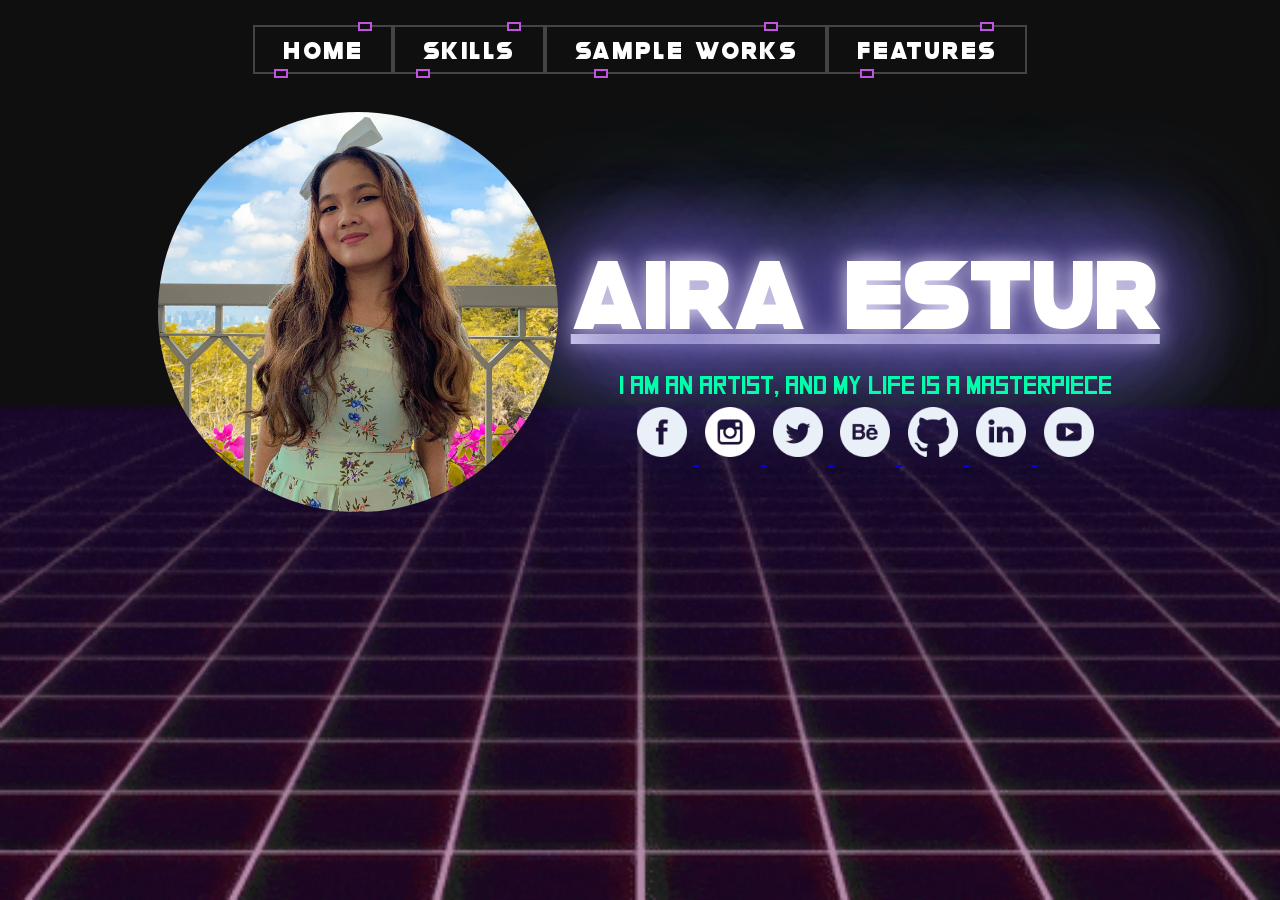
==== index.html @ 771a45ec "-initial commit" ====
<!DOCTYPE html>
<html lang="en">
<head>
    <link rel="stylesheet" type="text/css" href = "CSS/style.css">
    <link rel="icon" type="image/x-icon" href="media/icon.ico" >
    <meta charset="UTF-8">
    <meta http-equiv="X-UA-Compatible" content="IE=edge">
    <meta name="viewport" content="width=device-width, initial-scale=1.0">
    <title>Aira Estur</title>
    <body style="background: url('media/bg.gif') no-repeat center/cover fixed"></body>

</head>

<body>
    <div class="container_navbar"> 
        <a id = button href="index.html" style="--clr:#C252E1"><span> Home </span><i></i></a>
        <a id = button href="HTML/skills.html" style="--clr:#C252E1"><span> Skills </span><i></i></a>
        <a id = button href="HTML/samples.html" style="--clr:#C252E1"><span> Sample Works </span><i></i></a>
        <a id = button href="HTML/features.html" style="--clr:#C252E1"><span> Features </span><i></i></a>
    </div>

    <div class="container_home">
        <div class="container_profile">
        <img id= "profile" src="media/profile1.jpg">
        <span id="shadow"> </span>
        </div>
            
        <div class="container_subprofile">
        <p id= "title"> <u> Aira Estur </u> </p>
        <p id="subtitle"> I am an artist, and my life is a masterpiece <br>
        <a href="https://www.facebook.com/aira.estur/" target="_blank" > <img id= "socials" src="media/icons/facebook.png"> </a>
        <a href="https://www.instagram.com/airacaughton4k/" target="_blank" > <img id= "socials" src="media/icons/instagram.png"> </a>
        <a href="https://twitter.com/airacaughton4k" target="_blank" > <img id= "socials" src="media/icons/twitter.png"> </a>
        <a href="https://www.behance.net/airaestur" target="_blank" > <img id= "socials" src="media/icons/behance.png"> </a>
        <a href="https://github.com/aira-E" target="_blank" > <img id= "socials" src="media/icons/github.png"> </a>
        <a href="https://www.linkedin.com" target="_blank" > <img id= "socials" src="media/icons/linkedin.png"> </a>
        <a href="https://www.youtube.com/channel/UCoz7H25-gsQgh0AaolDmSew" target="_blank" > <img id= "socials" src="media/icons/youtube.png"> </a> </p>
        </div>
    </div>
    
</body>
</html>
---- CSS/style.css ----
@font-face 
{
    font-family:headings;
    src: url(../media/fonts/SpaceQuest.otf);
}

@font-face 
{
    font-family: subheadings;
    src: url(../media/fonts/Square.ttf);
}

@font-face {
    font-family: body;
    src: url(../media/fonts/Nunito-VariableFont_wght.ttf);
}

/* ===================== NAVIGATION BAR ===================== */
.container_navbar
{
    margin-top: 2%;
    display: flex;
    align-items: center;
    justify-content: center;
}

#button 
{
    position: relative;
    background: #444;
    color: #fff;
    text-decoration: none;
    text-transform: uppercase;
    font-size: 1.5em;
    font-family: headings;
    letter-spacing: 0.1em;
    padding: 10px 30px;
    transition: 0.5s;
}

#button:hover
{
    letter-spacing: 0.25em;
    background: var(--clr);
    color: var(--clr);
    box-shadow: 0 0 35px var(--clr);
}

#button::before
{
    content: '';
    position: absolute;
    inset: 2px;
    background: #100f10;
}

#button span
{
    position: relative;
    z-index: 1;
}

#button i
{
    position: absolute;
    inset: 0;
    display: block;
}

#button i::before
{
    content: '';
    position: absolute;
    top: -3.5px;
    left: 80%;
    width: 10px;
    height: 5px;
    border: 2px solid var(--clr);
    background: #100f10;
    transform: translateX(-50%);
    transition: 0.5s;
}

#button:hover i::before
{
   width: 20px; 
   left: 20%;
}

#button i::after
{
    content: '';
    position: absolute;
    bottom: -3.5px;
    left: 20%;
    width: 10px;
    height: 5px;
    border: 2px solid var(--clr);
    background: #100f10;
    transform: translateX(-50%);
    transition: 0.5s;
}

#button:hover i::after
{
   width: 20px; 
   left: 80%;
}

/* ===================== HOME DESIGN ===================== */
.container_home
{
    display: flex;
    align-items: center;
    justify-content: center;
}

.container_profile
{
    position: relative;
    transform: translateY(-50%,-50%);
    display: grid;
    align-items: left;
    justify-content: left;
    margin: 2%;
}

#profile
{
    width: 400px;
    margin: 3%;
    border-radius: 50%;
    animation: float 3s ease-in-out infinite;
}

#shadow
{   
    position: absolute;
    height: 25px;
    top: 120%;
    left: 50%;
    transform: translate(-50%,-50%);
    background-color: rgba(0, 0, 0, 0.7);
    border-radius: 50%;
    filter: blur(3px);
    animation: shrink 3s ease-in-out infinite;
}

@keyframes float
{ 50%{transform: translateY(40px);} }

@keyframes shrink
{
    0% {width: 50%;}
    50% {width: 30%;}
    100%{width: 50%;}
}

.container_subprofile
{
    display: grid;
    align-items: right;
    justify-content: right;
}

#title
{
    font-family: headings;
    font-size: 100px;
    color: #fff;
    text-align: center;
    text-shadow:
    0 0 21px #e0d9f6,
    0 0 82px #2A2356,
    0 0 92px #586ae2,
    0 0 102px #c252e1,
    0 0 151px #6ecbf5;
    margin-bottom: 0%;
}

#subtitle
{
    font-family: subheadings;
    font-size: 25px;
    color:#0fa;
    text-align: center;
}

#socials
{
    width: 50px;
    height: 50px;
    margin: 1%;
    transition: color 0.2s;
}

.Middle
{
    font-size: 20px;
    text-align: center;
    color: #fff;
}
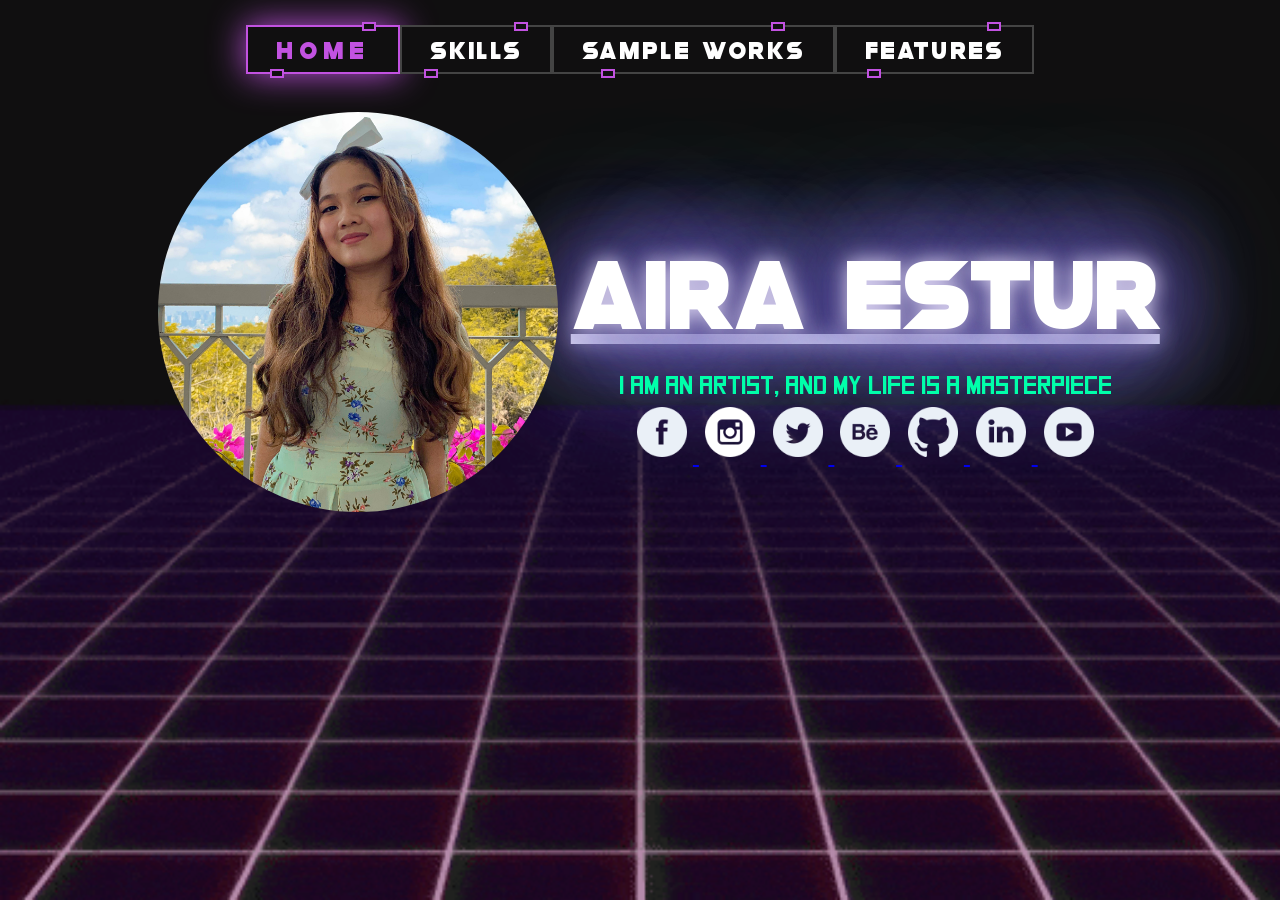
==== commit 9d80b0e7: "- commit" ====
--- a/index.html
+++ b/index.html
@@ -13,10 +13,10 @@
 
 <body>
     <div class="container_navbar"> 
-        <a id = button href="index.html" style="--clr:#C252E1"><span> Home </span><i></i></a>
-        <a id = button href="HTML/skills.html" style="--clr:#C252E1"><span> Skills </span><i></i></a>
-        <a id = button href="HTML/samples.html" style="--clr:#C252E1"><span> Sample Works </span><i></i></a>
-        <a id = button href="HTML/features.html" style="--clr:#C252E1"><span> Features </span><i></i></a>
+        <a id="indicator_home" class = "button" href="index.html" style="--clr:#C252E1"><span> Home </span><i></i></a>
+        <a class = "button" href="HTML/skills.html" style="--clr:#C252E1"><span> Skills </span><i></i></a>
+        <a class = "button" href="HTML/samples.html" style="--clr:#C252E1"><span> Sample Works </span><i></i></a>
+        <a class = "button" href="HTML/features.html" style="--clr:#C252E1"><span> Features </span><i></i></a>
     </div>
 
     <div class="container_home">
--- a/CSS/style.css
+++ b/CSS/style.css
@@ -24,7 +24,7 @@
     justify-content: center;
 }
 
-#button 
+.button 
 {
     position: relative;
     background: #444;
@@ -38,7 +38,7 @@
     transition: 0.5s;
 }
 
-#button:hover
+.button:hover
 {
     letter-spacing: 0.25em;
     background: var(--clr);
@@ -46,7 +46,7 @@
     box-shadow: 0 0 35px var(--clr);
 }
 
-#button::before
+.button::before
 {
     content: '';
     position: absolute;
@@ -54,20 +54,20 @@
     background: #100f10;
 }
 
-#button span
+.button span
 {
     position: relative;
     z-index: 1;
 }
 
-#button i
+.button i
 {
     position: absolute;
     inset: 0;
     display: block;
 }
 
-#button i::before
+.button i::before
 {
     content: '';
     position: absolute;
@@ -81,13 +81,13 @@
     transition: 0.5s;
 }
 
-#button:hover i::before
+.button:hover i::before
 {
    width: 20px; 
    left: 20%;
 }
 
-#button i::after
+.button i::after
 {
     content: '';
     position: absolute;
@@ -101,10 +101,18 @@
     transition: 0.5s;
 }
 
-#button:hover i::after
+.button:hover i::after
 {
    width: 20px; 
    left: 80%;
+}
+
+#indicator_home
+{
+    letter-spacing: 0.25em;
+    background: var(--clr);
+    color: var(--clr);
+    box-shadow: 0 0 35px var(--clr);
 }
 
 /* ===================== HOME DESIGN ===================== */
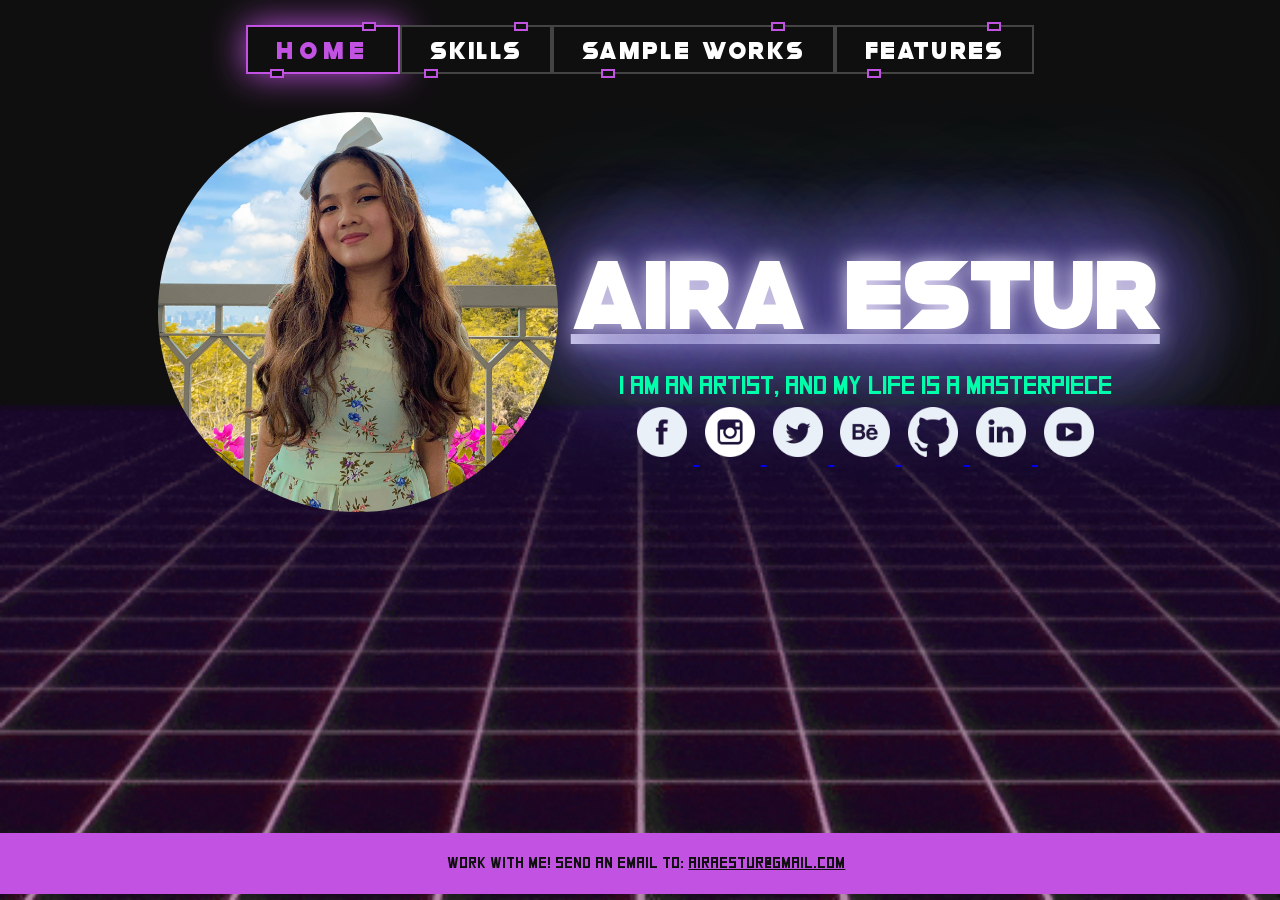
==== commit bcf047cf: "- modified" ====
--- a/index.html
+++ b/index.html
@@ -37,6 +37,8 @@
         <a href="https://www.youtube.com/channel/UCoz7H25-gsQgh0AaolDmSew" target="_blank" > <img id= "socials" src="media/icons/youtube.png"> </a> </p>
         </div>
     </div>
+
+    <footer> <p> Work with me! Send an email to: <u> airaestur@gmail.com </u> </p> </footer>
     
 </body>
 </html>
--- a/CSS/style.css
+++ b/CSS/style.css
@@ -208,3 +208,18 @@
     text-align: center;
     color: #fff;
 }
+
+footer
+{
+    background-color: #c252e1;
+    text-align: center;
+    color: #100f10;
+    font-family: subheadings;
+    font-size: 15px;
+    padding: .5%;
+    position: fixed;
+    width: 100%;
+    bottom: 0;
+    left: 0%;
+    margin-bottom: 0.5%;
+}
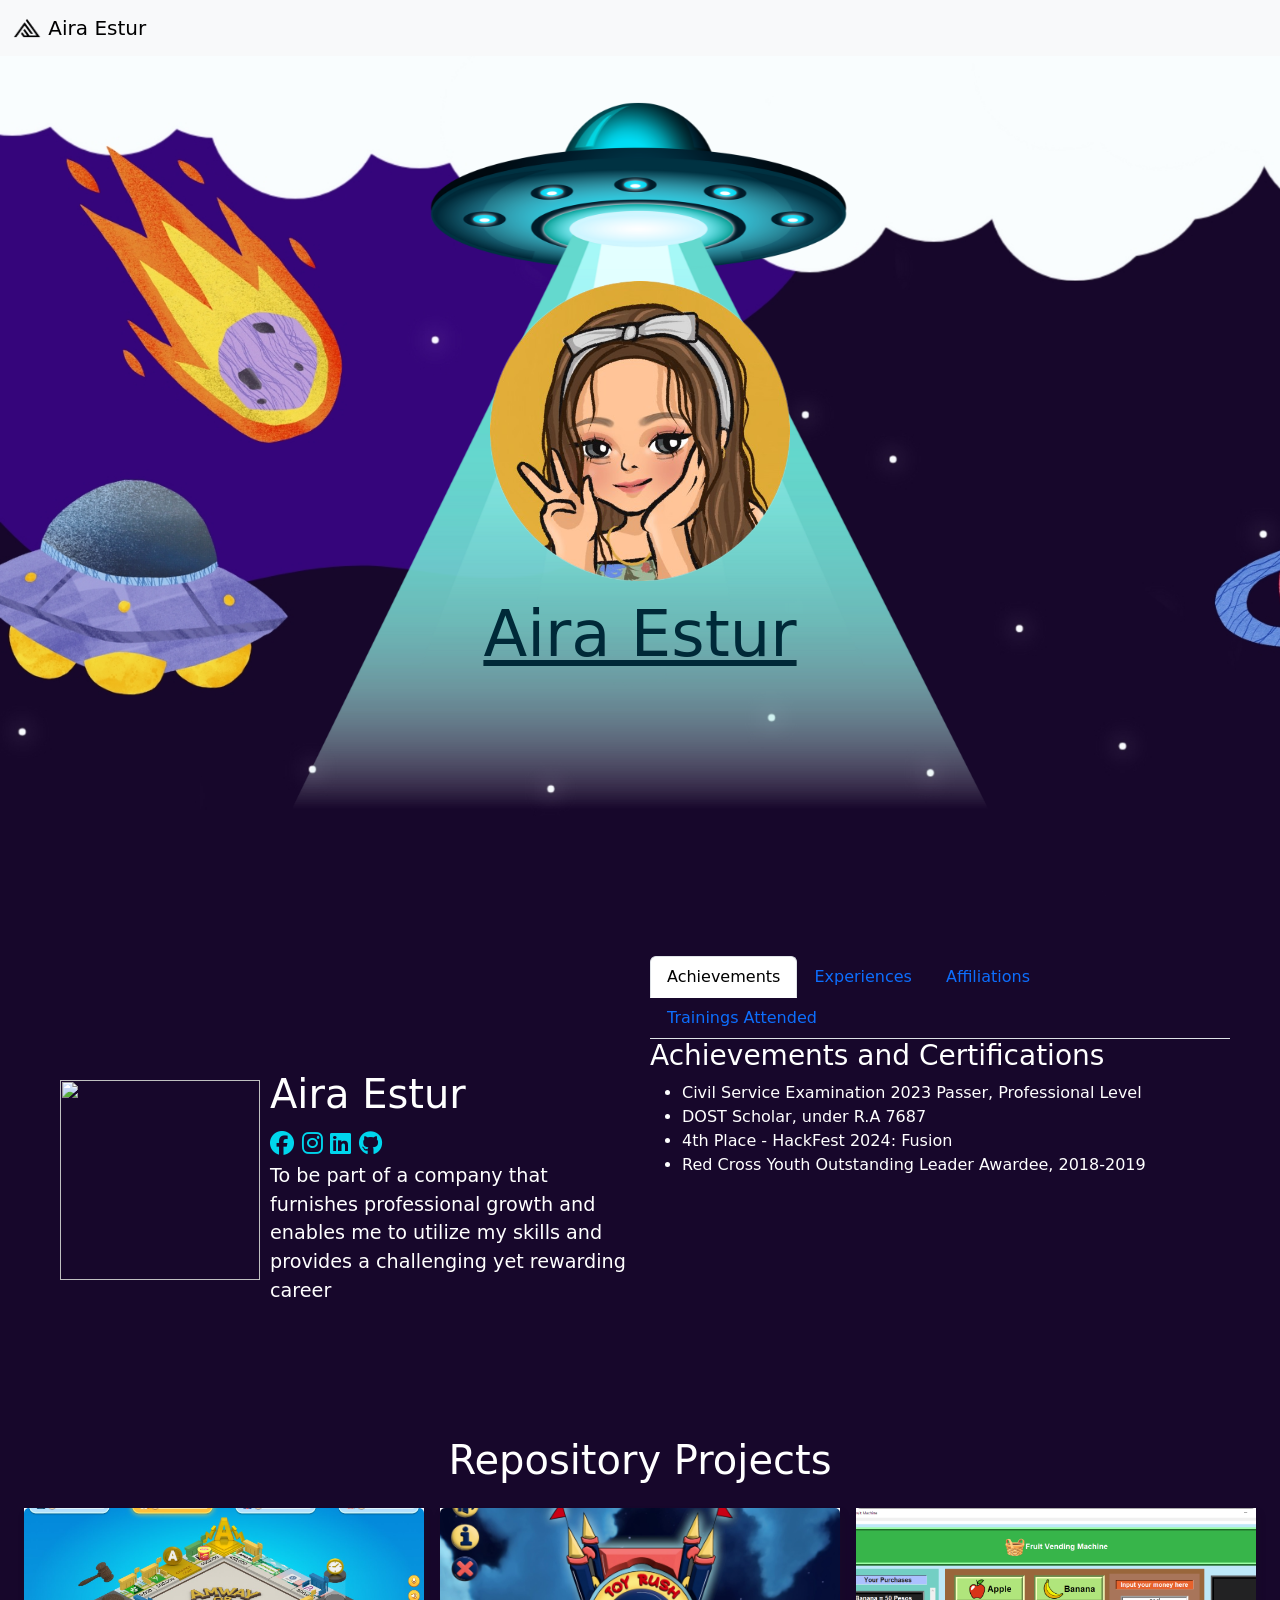
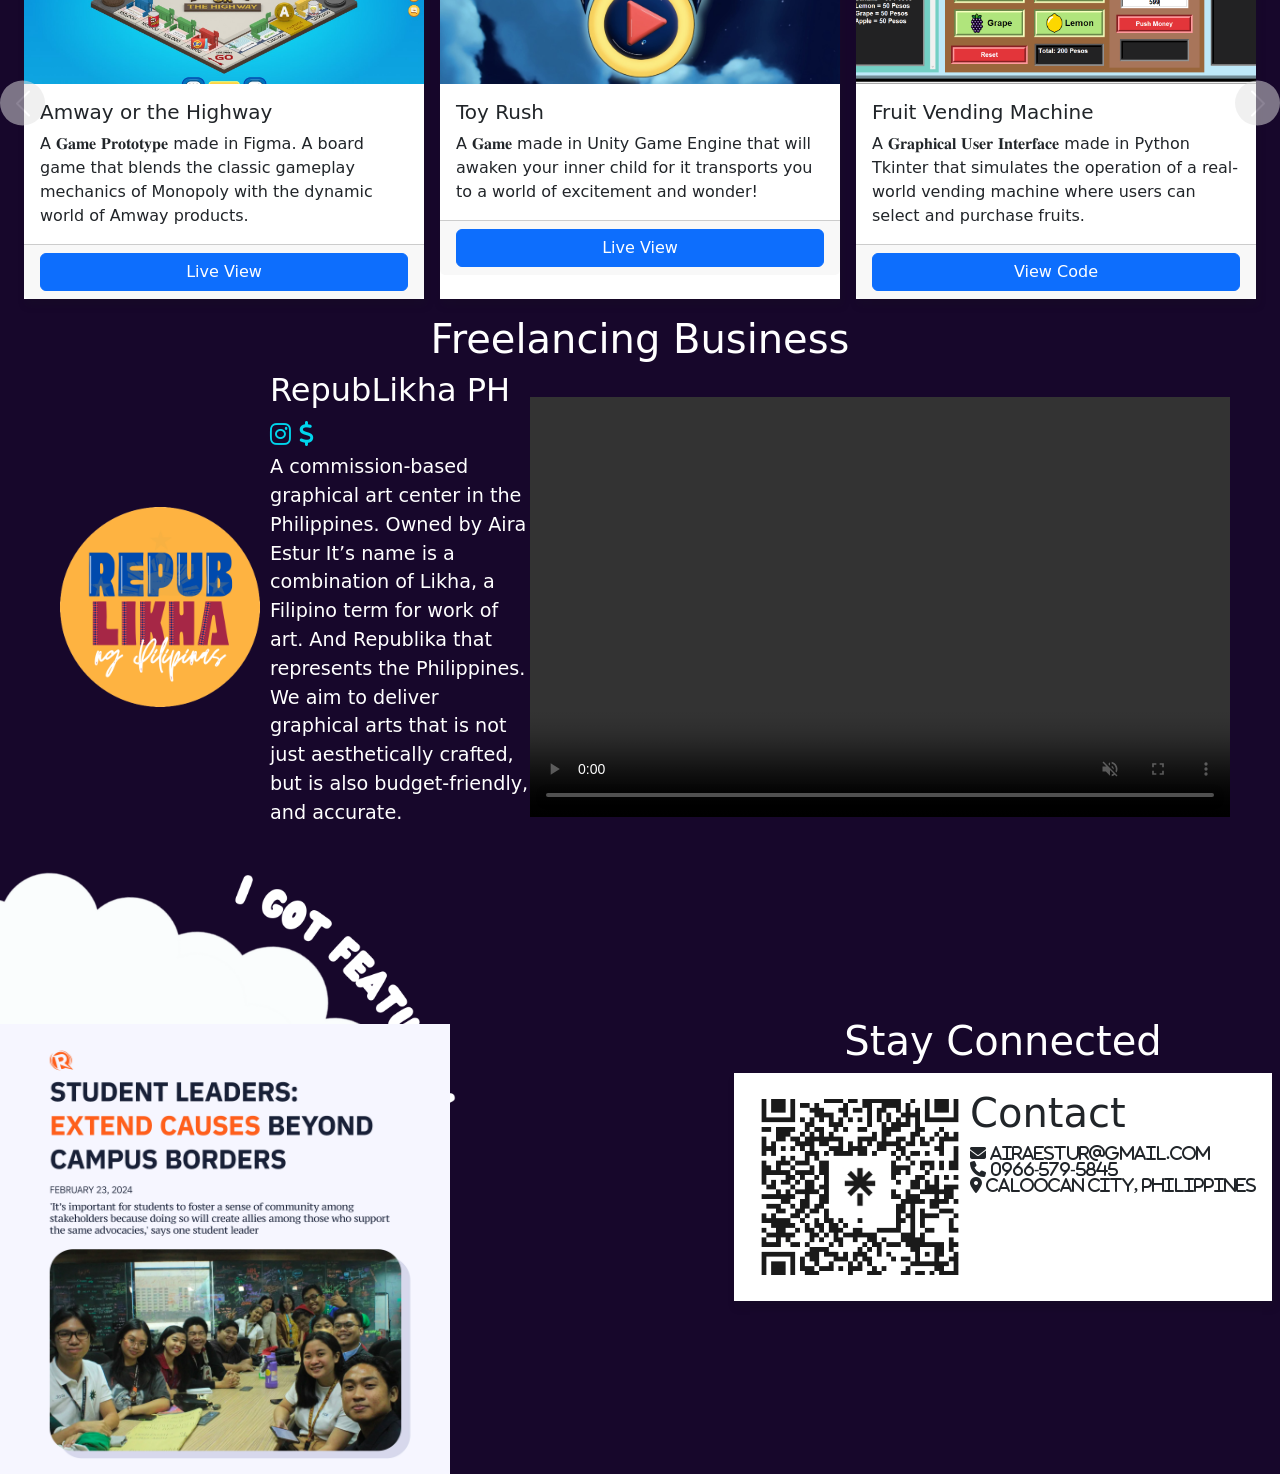
==== commit 33a9bc85: "bug on modal" ====
--- a/index.html
+++ b/index.html
@@ -1,44 +1,379 @@
-<!DOCTYPE html>
-<html lang="en">
-<head>
-    <link rel="stylesheet" type="text/css" href = "CSS/style.css">
-    <link rel="icon" type="image/x-icon" href="media/icon.ico" >
-    <meta charset="UTF-8">
-    <meta http-equiv="X-UA-Compatible" content="IE=edge">
-    <meta name="viewport" content="width=device-width, initial-scale=1.0">
-    <title>Aira Estur</title>
-    <body style="background: url('media/bg.gif') no-repeat center/cover fixed"></body>
-
-</head>
-
-<body>
-    <div class="container_navbar"> 
-        <a id="indicator_home" class = "button" href="index.html" style="--clr:#C252E1"><span> Home </span><i></i></a>
-        <a class = "button" href="HTML/skills.html" style="--clr:#C252E1"><span> Skills </span><i></i></a>
-        <a class = "button" href="HTML/samples.html" style="--clr:#C252E1"><span> Sample Works </span><i></i></a>
-        <a class = "button" href="HTML/features.html" style="--clr:#C252E1"><span> Features </span><i></i></a>
-    </div>
-
-    <div class="container_home">
-        <div class="container_profile">
-        <img id= "profile" src="media/profile1.jpg">
-        <span id="shadow"> </span>
-        </div>
-            
-        <div class="container_subprofile">
-        <p id= "title"> <u> Aira Estur </u> </p>
-        <p id="subtitle"> I am an artist, and my life is a masterpiece <br>
-        <a href="https://www.facebook.com/aira.estur/" target="_blank" > <img id= "socials" src="media/icons/facebook.png"> </a>
-        <a href="https://www.instagram.com/airacaughton4k/" target="_blank" > <img id= "socials" src="media/icons/instagram.png"> </a>
-        <a href="https://twitter.com/airacaughton4k" target="_blank" > <img id= "socials" src="media/icons/twitter.png"> </a>
-        <a href="https://www.behance.net/airaestur" target="_blank" > <img id= "socials" src="media/icons/behance.png"> </a>
-        <a href="https://github.com/aira-E" target="_blank" > <img id= "socials" src="media/icons/github.png"> </a>
-        <a href="https://www.linkedin.com" target="_blank" > <img id= "socials" src="media/icons/linkedin.png"> </a>
-        <a href="https://www.youtube.com/channel/UCoz7H25-gsQgh0AaolDmSew" target="_blank" > <img id= "socials" src="media/icons/youtube.png"> </a> </p>
-        </div>
-    </div>
-
-    <footer> <p> Work with me! Send an email to: <u> airaestur@gmail.com </u> </p> </footer>
-    
-</body>
+<!DOCTYPE html>
+<html lang="en">
+<head>
+    <meta charset="UTF-8">
+    <meta name="viewport" content="width=device-width, initial-scale=1.0">
+    <title>Aira Estur</title>
+    <link href="https://cdn.jsdelivr.net/npm/bootstrap@5.3.2/dist/css/bootstrap.min.css" rel="stylesheet" integrity="sha384-T3c6CoIi6uLrA9TneNEoa7RxnatzjcDSCmG1MXxSR1GAsXEV/Dwwykc2MPK8M2HN" crossorigin="anonymous">
+    <link rel="stylesheet" href="https://cdnjs.cloudflare.com/ajax/libs/font-awesome/5.15.4/css/all.min.css">
+    <link rel="stylesheet" type="text/css" href="https://cdnjs.cloudflare.com/ajax/libs/font-awesome/6.4.2/css/all.min.css">
+    <link rel="stylesheet" href="srcs/style.css">     
+    <link rel="icon" href="srcs/pictures/logo.ico" type="image/x-icon">
+</head>
+<body>
+<!-- NAVIGATION BAR -->
+<nav class="navbar bg-body-tertiary">
+  <div class="container-fluid">
+    <a class="navbar-brand" href="#">
+      <img src="srcs/pictures/logo.png" alt="Logo" width="30" height="24" class="d-inline-block align-text-top">
+      Aira Estur
+    </a>
+  </div>
+</nav>
+
+<!-- LANDING PAGE -->
+<div class="landingpage_wrapper">
+  <div class="spaceship_wrapper">
+    <img id="spaceship" src="srcs/pictures/spaceship.png" alt="">
+  </div>
+  <div class="landingpage">
+    <img id="profile_artist" src="srcs/pictures/profile_artist.png">
+    <h1> Aira Estur </h1>
+    <h2 class="box description1"> Software Developer </h2>
+    <h2 class="box description2"> Freelance Artist </h2>
+  </div>
+</div>
+
+<!-- PROFILE -->
+<div class="profile_wrapper">
+  <div class="profile">
+    <!-- HEADER SECTION -->
+    <div class="header">
+      <img id="profile" src="srcs/pictures/profile.png">
+      <div>
+          <h1> Aira Estur </h1>
+          <div class="socials">
+            <a href="https://www.facebook.com/aira.estur/" target="_blank"> <i class="fab fa-facebook" aria-hidden="true"></i> </a>
+            <a href="https://www.instagram.com/airacaughton4k" target="_blank"> <i class="fab fa-instagram" aria-hidden="true"></i> </a>
+            <a href="https://www.linkedin.com/in/airaestur/" target="_blank"> <i class="fab fa-linkedin" aria-hidden="true"></i> </a>
+            <a href="https://github.com/aira-E" target="_blank"> <i class="fab fa-github" aria-hidden="true"></i> </a>
+        </div>
+        <p> To be part of a company that furnishes professional growth and enables me to utilize my skills and provides a challenging yet rewarding career </p>
+      </div>
+    </div>
+    <!-- ACHIEVEMENTS, EXPERIENCES, AFFILIATIONS, AND TRAININGS ATTENDED TAB SECTION-->
+    <div class="header_tabs">
+      <ul class="nav nav-tabs" id="myTab" role="tablist">
+          <li class="nav-item" role="presentation">
+              <button class="nav-link active" id="achievements-tab" data-bs-toggle="tab" data-bs-target="#achievements-tab-pane" type="button" role="tab" aria-controls="achievements-tab-pane" aria-selected="true">Achievements</button>
+          </li>
+          <li class="nav-item" role="presentation">
+              <button class="nav-link" id="experiences-tab" data-bs-toggle="tab" data-bs-target="#experiences-tab-pane" type="button" role="tab" aria-controls="experiences-tab-pane" aria-selected="false">Experiences</button>
+          </li>
+          <li class="nav-item" role="presentation">
+              <button class="nav-link" id="affiliations-tab" data-bs-toggle="tab" data-bs-target="#affiliations-tab-pane" type="button" role="tab" aria-controls="affiliations-tab-pane" aria-selected="false">Affiliations</button>
+          </li>
+          <li class="nav-item" role="presentation">
+              <button class="nav-link" id="certification-tab" data-bs-toggle="tab" data-bs-target="#certification-tab-pane" type="button" role="tab" aria-controls="certification-tab-pane" aria-selected="false">Trainings Attended</button>
+          </li>
+      </ul>
+      <div class="tab-content" id="myTabContent">
+          <div class="tab-pane fade show active" id="achievements-tab-pane" role="tabpanel" aria-labelledby="achievements-tab" tabindex="0">
+              <div class="achievements">
+                  <h3>Achievements and Certifications</h3>
+                  <ul>
+                      <li>Civil Service Examination 2023 Passer, Professional Level</li>
+                      <li>DOST Scholar, under R.A 7687</li>
+                      <li>4th Place - HackFest 2024: Fusion</li>
+                      <li>Red Cross Youth Outstanding Leader Awardee, 2018-2019</li>
+                  </ul>
+              </div>
+          </div>
+          <div class="tab-pane fade" id="experiences-tab-pane" role="tabpanel" aria-labelledby="experiences-tab" tabindex="0">
+              <div class="experiences">
+                  <h3>Experiences</h3>
+                  <table class="table">
+                      <thead>
+                          <tr>
+                              <th scope="col">Position</th>
+                              <th scope="col">Role</th>
+                          </tr>
+                      </thead>
+                      <tbody>
+                          <tr>
+                              <th scope="row">
+                                  <h4>Government Official (2023-Present)</h4>
+                                  <h5>Sangguniang Kabataan Council</h5>
+                                  <h6>Brgy.177, Caloocan City, Philippines</h6>
+                              </th>
+                              <td>
+                                  <ul>
+                                      <li>Head Committee of Technology</li>
+                                      <li>Head Committee of Culture and Arts</li>
+                                  </ul>
+                              </td>
+                          </tr>
+                          <tr>
+                              <th scope="row">
+                                  <h4>Front-end Developer (2023)</h4>
+                                  <h5>Intern</h5>
+                                  <h6>Marvill Web Development, Makati City, Philippines</h6>
+                              </th>
+                              <td>
+                                  <ul>
+                                      <li>Graphic Artist</li>
+                                      <li>Marketing</li>
+                                  </ul>
+                              </td>
+                          </tr>
+                      </tbody>
+                  </table>
+              </div>
+          </div>
+          <div class="tab-pane fade" id="affiliations-tab-pane" role="tabpanel" aria-labelledby="affiliations-tab" tabindex="0">
+              <div class="affiliations">
+                  <h3>Affiliations</h3>
+                  <ul>
+                      <li>
+                          <h5>Google Developer Students Club (2023-Present)</h5>
+                          <h6>UI/UX Cadet</h6>
+                          <p>Polytechnic University of the Philippines</p>
+                      </li>
+                      <li>
+                          <h5>PUP The Programmers Guild (2024-Present)</h5>
+                          <h6>Dev Skolar</h6>
+                          <p>Polytechnic University of the Philippines</p>
+                      </li>
+                      <li>
+                          <h5>Red Cross Youth Caloocan City - Cielito (2018-2019)</h5>
+                          <h6>President</h6>
+                          <p>Cielito Zamora Junior High School</p>
+                      </li>
+                  </ul>
+              </div>
+          </div>
+          <div class="tab-pane fade" id="certification-tab-pane" role="tabpanel" aria-labelledby="certification-tab" tabindex="0">
+              <div class="certifications">
+                  <div id="certifications_header">
+                      <h3>Webinars, Seminars, and Trainings attended</h3>
+                      <!-- Button trigger modal -->
+                      <button type="button" class="btn btn-primary" data-bs-toggle="modal" data-bs-target="#exampleModal">
+                          <i class="fa-solid fa-arrow-up-right-from-square"></i>
+                      </button>
+                  </div>
+                  <!-- Modal -->
+                  <div class="modal fade" id="exampleModal" tabindex="-1" aria-labelledby="exampleModalLabel" aria-hidden="true">
+                      <div class="modal-dialog modal-dialog-centered modal-dialog-scrollable">
+                          <div class="modal-content">
+                              <div class="modal-header">
+                                  <h4 class="modal-title fs-5" id="exampleModalLabel">Certificates</h4>
+                                  <button type="button" class="btn-close" data-bs-dismiss="modal" aria-label="Close"></button>
+                              </div>
+                              <div class="modal-body">
+                                  <div id="carouselExampleIndicators" class="carousel slide">
+                                      <div class="carousel-indicators">
+                                          <button type="button" data-bs-target="#carouselExampleIndicators" data-bs-slide-to="0" class="active" aria-current="true" aria-label="Slide 1"></button>
+                                          <button type="button" data-bs-target="#carouselExampleIndicators" data-bs-slide-to="1" aria-label="Slide 2"></button>
+                                          <button type="button" data-bs-target="#carouselExampleIndicators" data-bs-slide-to="2" aria-label="Slide 3"></button>
+                                          <button type="button" data-bs-target="#carouselExampleIndicators" data-bs-slide-to="3" aria-label="Slide 4"></button>
+                                      </div>
+                                      <div class="carousel-inner">
+                                          <div class="carousel-item active">
+                                              <img src="srcs/pictures/certificates/1.jpg" class="d-block w-100" alt="...">
+                                          </div>
+                                          <div class="carousel-item">
+                                              <img src="srcs/pictures/certificates/2.jpg" class="d-block w-100" alt="...">
+                                          </div>
+                                          <div class="carousel-item">
+                                              <img src="srcs/pictures/certificates/4.png" class="d-block w-100" alt="...">
+                                          </div>
+                                          <div class="carousel-item">
+                                              <img src="srcs/pictures/certificates/5.png" class="d-block w-100" alt="...">
+                                          </div>
+                                      </div>
+                                      <button class="carousel-control-prev" type="button" data-bs-target="#carouselExampleIndicators" data-bs-slide="prev">
+                                          <span class="carousel-control-prev-icon" aria-hidden="true"></span>
+                                          <span class="visually-hidden">Previous</span>
+                                      </button>
+                                      <button class="carousel-control-next" type="button" data-bs-target="#carouselExampleIndicators" data-bs-slide="next">
+                                          <span class="carousel-control-next-icon" aria-hidden="true"></span>
+                                          <span class="visually-hidden">Next</span>
+                                      </button>
+                                  </div>
+                              </div>
+                              <div class="modal-footer">
+                                  <button type="button" class="btn btn-secondary" data-bs-dismiss="modal">Close</button>
+                              </div>
+                          </div>
+                      </div>
+                  </div>
+
+                  <ul>
+                      <li>
+                          <h5>CRYPTOGRAPHY TECHNOLOGY: DECODING THE SECRETS</h5>
+                          <h6>Polytechnic University of the Philippines</h6>
+                          <p>June 11, 2022</p>
+                      </li>
+                      <li>
+                          <h5>REIMAGINING PERSPECTIVES</h5>
+                          <h6>Mapúa University</h6>
+                          <p>January 30, 2021</p>
+                      </li>
+                      <li>
+                          <h5>ADAPT: YOUR GUIDE TOWARDS THE EVER-CHANGING DESIGN INDUSTRY</h5>
+                          <h6>Mapúa University</h6>
+                          <p>January 30, 2021</p>
+                      </li>
+                  </ul>
+              </div>
+          </div>
+      </div>
+  </div>
+  </div>
+</div>
+
+<!-- PROJECTS SECTION -->
+<div class="projects_wrapper">
+  <h1> Repository Projects </h1>
+  <div id="carouselExampleControls" class="carousel slide" data-ride="carousel">
+    <div class="carousel-inner">
+      <div class="carousel-item active">
+        <div class="cards-wrapper">
+          <div class="card">
+            <img src="srcs/pictures/projects/repository/Amway.jpg" class="card-img-top" alt="...">
+            <div class="card-body">
+              <h5 class="card-title"> Amway or the Highway </h5>
+              <p class="card-text"> A 𝐆𝐚𝐦𝐞 𝐏𝐫𝐨𝐭𝐨𝐭𝐲𝐩𝐞 made in Figma. A board game that blends the classic gameplay mechanics of Monopoly with the dynamic world of Amway products. </p>
+            </div>
+            <div class="card-footer">
+              <a href="https://www.figma.com/proto/FkYnVlbRZNIPClKQFAI0gV/Hackfest-2024?page-id=0%3A1&node-id=171-97&viewport=-951%2C-1065%2C0.17&t=RejlmN4qBYYdto1S-1&scaling=min-zoom&starting-point-node-id=171%3A97&show-proto-sidebar=1" target="_blank"  class="btn btn-primary"> Live View </a>
+            </div>
+          </div>
+          <div class="card d-none d-md-block">
+            <img src="srcs/pictures/projects/repository/ToyRush.jpg" class="card-img-top" alt="...">
+            <div class="card-body">
+              <h5 class="card-title"> Toy Rush </h5>
+              <p class="card-text">A 𝐆𝐚𝐦𝐞 made in Unity Game Engine that will awaken your inner child for it transports you to a world of excitement and wonder!</p>
+            </div>
+            <div class="card-footer">
+              <a href="https://airaestur.itch.io/toy-rush" target="_blank" class="btn btn-primary"> Live View </a>
+            </div>
+          </div>
+          <div class="card d-none d-md-block">
+            <img src="srcs/pictures/projects/repository/VendingMachine.png" class="card-img-top" alt="...">
+            <div class="card-body">
+              <h5 class="card-title"> Fruit Vending Machine </h5>
+              <p class="card-text">A 𝐆𝐫𝐚𝐩𝐡𝐢𝐜𝐚𝐥 𝐔𝐬𝐞𝐫 𝐈𝐧𝐭𝐞𝐫𝐟𝐚𝐜𝐞 made in Python Tkinter that simulates the operation of a real-world vending machine where users can select and purchase fruits.</p>
+            </div>
+            <div class="card-footer">
+              <a href="https://github.com/aira-E/Fruit-Vending-Machine/" target="_blank" class="btn btn-primary"> View Code </a>
+            </div>
+          </div>
+        </div>
+      </div>
+  
+      <div class="carousel-item">
+        <div class="cards-wrapper">
+          <div class="card">
+            <img src="srcs/pictures/projects/repository/GTaraNa.svg" class="card-img-top" alt="...">
+            <div class="card-body">
+              <h5 class="card-title"> G! Tara Na </h5>
+              <p class="card-text">A 𝐖𝐞𝐛𝐬𝐢𝐭𝐞 created using HTML, CSS, and JavaScript. It features a comprehensive guitar chord chart and an integrated audio player.</p>
+            </div>
+            <div class="card-footer">
+              <a href="https://aira-E.github.io/G-Tara-Na/" target="_blank" class="btn btn-primary"> Live View </a>
+            </div>
+          </div>
+          <div class="card d-none d-md-block">
+            <img src="srcs/pictures/projects/repository/RepubLikhaPH.png" class="card-img-top" alt="...">
+            <div class="card-body">
+              <h5 class="card-title"> RepubLikhaPH </h5>
+              <p class="card-text">A 𝐖𝐞𝐛𝐬𝐢𝐭𝐞 made in HTML and CSS. This is the official website of RepubLikha PH, a commission-based graphical art center in the Philippines owned by Aira Estur.</p>
+            </div>
+            <div class="card-footer">
+              <a href="https://aira-E.github.io/RepubLikha-PH/" target="_blank" class="btn btn-primary"> Live View </a>
+            </div>
+          </div>
+          <div class="card d-none d-md-block">
+            <img src="srcs/pictures/projects/repository/PUPHymn.png" class="card-img-top" alt="...">
+            <div class="card-body">
+              <h5 class="card-title">PUP Hymn Website</h5>
+              <p class="card-text"> This is a website of Polytechnic University of the Philippines' hymn, where the audio plays while the lyrics are scrolling. </p>
+            </div>
+            <div class="card-footer">
+              <a href="https://aira-e.github.io/PUP-Hymn/" target="_blank" class="btn btn-primary"> Live View </a>
+            </div>
+          </div>
+        </div>
+      </div>
+    </div>
+    <a class="carousel-control-prev" href="#carouselExampleControls" role="button" data-slide="prev">
+      <span class="carousel-control-prev-icon" aria-hidden="true"></span>
+      <span class="sr-only">Previous</span>
+    </a>
+    <a class="carousel-control-next" href="#carouselExampleControls" role="button" data-slide="next">
+      <span class="carousel-control-next-icon" aria-hidden="true"></span>
+      <span class="sr-only">Next</span>
+    </a>
+  </div>
+</div>
+
+<!-- REPUBLIKHA SECTION -->
+<div class="republikha_wrapper">
+  <h1> Freelancing Business </h1>
+  <div class="republikha">
+    <a href="https://aira-E.github.io/RepubLikha-PH/" target="_blank">
+      <img src="srcs/pictures/RepubLikha.png" alt="">
+    </a>
+    <div class="republikha_profile">
+      <h2> RepubLikha PH </h2>
+      <div class="socials">
+        <a href="https://www.instagram.com/republikha_ph" target="_blank">
+          <i class="fab fa-instagram icon"></i> </a>
+        <a href="https://opensea.io/republikha_ph" target="_blank">
+          <i class="fa fa-usd" aria-hidden="true"></i>
+        </a>
+      </div>
+      <p> A commission-based graphical art center in the Philippines.
+        Owned by Aira Estur 
+        It’s name is a combination of Likha, a Filipino term for work of art. 
+        And Republika that represents the Philippines.
+        We aim to deliver graphical arts that is not just aesthetically crafted, but is also budget-friendly, and accurate.</p>
+    </div>
+    <video width="700" height="420" autoplay muted controls>
+      <source src="srcs/pictures/RepubLikha_VideoPromotion.mp4" type="video/mp4">
+      Your browser does not support the video tag.
+    </video> 
+  </div>
+
+</div>
+
+<!-- LAST SECTION -->
+<div class="last_section">
+  <!-- FEATURE SECTION -->
+  <div class="feature_wrapper">
+    <a href="https://www.rappler.com/philippines/student-leaders-extend-causes-beyond-campus-borders/?utm_campaign=SocialFlow&utm_medium=Social&utm_source=Facebook" target="_blank"><img src="srcs/pictures/features/rappler.jpg" alt=""></a>
+  </div>
+
+  <!-- CONTACT SECTION -->
+  <div class="contact_wrapper">
+    <h1> Stay Connected </h1>
+    <div class="card" >
+      <div id="contact_card" class="card-body">
+        <div>
+          <a href="https://linktr.ee/airaestur" target="_blank">
+            <img id="qr" src="srcs/pictures/qr.png" alt="">
+          </a>
+        </div>
+        <div class="contact_card_info">
+          <h1> Contact </h1>
+          <i class="fa-solid fa-envelope"> airaestur@gmail.com </i>
+          <i class="fa-solid fa-phone"> 0966-579-5845 </i>
+          <i class="fa-solid fa-location-dot"> Caloocan City, Philippines </i>   
+        </div>
+      </div>
+    </div>
+  </div>
+</div>
+
+<!-- SCRIPTS -->
+
+<script src="https://code.jquery.com/jquery-3.5.1.slim.min.js"></script>
+<script src="https://cdn.jsdelivr.net/npm/@popperjs/core@2.5.4/dist/umd/popper.min.js"></script>
+<script src="https://stackpath.bootstrapcdn.com/bootstrap/4.5.2/js/bootstrap.min.js"></script>
+<script src="https://cdn.jsdelivr.net/npm/bootstrap@5.3.2/dist/js/bootstrap.bundle.min.js" integrity="sha384-C6RzsynM9kWDrMNeT87bh95OGNyZPhcTNXj1NW7RuBCsyN/o0jlpcV8Qyq46cDfL" crossorigin="anonymous"></script>
+
+<script src="srcs/scripts/set_tab_height.js"></script>
+<script src="srcs/scripts/set_card_height.js"></script>
+</body>
 </html>
--- a/srcs/style.css
+++ b/srcs/style.css
@@ -0,0 +1,378 @@
+
+*{
+    margin: 0;
+    padding: 0;
+    box-sizing: border-box;
+}
+
+
+/********** UNIVERSAL CODE **********/
+/** to center div **/
+.landingpage, .spaceship_wrapper, .republikha, .contact_wrapper
+{
+    display: flex;
+    align-items: center;
+    justify-content: center;
+}
+
+/** to align text **/
+.projects_wrapper h1, .republikha_wrapper h1
+{
+    text-align: center;
+}
+
+/** to color wrappers **/
+.landingpage_wrapper,.profile_wrapper, .projects_wrapper, .contact_wrapper, .republikha_wrapper, .last_section
+{
+    background-color: #17072B;
+    color: #fff;
+}
+
+/** to customize icons **/
+.socials a
+{
+    color: #00D6ED;
+    font-size: 1.5rem;
+    text-decoration: none; 
+    gap: 20px;
+}
+
+.socials a :hover
+{
+    color: #fff;
+}
+
+/** to set the picture sizes **/
+#profile, .republikha img
+{
+    width: 200px;
+    height: 200px;
+    margin: 10px;
+}
+/** to set the text sizes **/
+.header p, .republikha_profile p
+{
+    font-size: 1.2rem;
+
+}
+
+/********** LANDING SECTION **********/
+.landingpage_wrapper 
+{
+    height: 100vh;
+    background-image: url(../srcs/pictures/Bg.jpg);
+    position: relative;
+    background-size: cover;  
+}
+
+#profile_artist
+{
+    position: absolute;
+    top: 25%; 
+    width: 300px;
+    height: 300px;
+    animation: float 3s ease-in-out infinite; 
+}
+
+@keyframes float 
+{
+    0% {
+        transform: translateY(0);
+    }
+    50% {
+        transform: translateY(-20px); /* Move up by 20px */
+    }
+    100% {
+        transform: translateY(0);
+    }
+}
+
+.landingpage h1
+{
+    color: #002938;
+    top: 60%; 
+    position: absolute;
+    text-decoration: underline; 
+    font-size: 4rem;
+}
+
+.landingpage h2
+{
+    color: #fff; 
+    top: 68%; 
+    position: absolute;
+}
+
+.box
+{
+    opacity: 0;
+}
+.description1{
+    animation:ani1 5s infinite;
+}
+
+.description2{
+    animation:ani2 5s infinite;
+}
+
+@keyframes ani1{
+    0%{
+        opacity: 0;;
+    }
+
+    40%{
+        opacity: 1;;
+    }
+
+    60%{
+        opacity: 0;;
+    }
+}
+
+@keyframes ani2{
+    60%{
+        opacity: 0;;
+    }
+
+    80%{
+        opacity: 1;;
+    }
+
+    100%{
+        opacity: 0;;
+    }
+}
+
+/********** PROFILE SECTION **********/
+.header, #certifications_header
+{
+    display: flex;
+}
+
+.profile
+{
+    display: grid;
+    grid-template-columns: 1fr 1fr;
+    gap:20px;
+    align-items: center;
+    margin: 0px 50px 0px 50px;
+}
+
+.header_tabs
+{
+    z-index: 2;
+}
+
+/********** PROJECT SECTION **********/
+.projects_wrapper 
+{
+    position: relative;
+    width: 100%;
+    overflow: hidden;
+}
+
+.projects_wrapper .btn
+{
+    width: 100%;
+}
+
+.cards-wrapper 
+{
+    display: flex;
+    justify-content: space-between; 
+    width: 100%;
+}
+
+.card 
+{
+    flex: 1; 
+    margin: 0 0.5em; 
+    box-shadow: 2px 6px 8px 0 rgba(22, 22, 26, 0.18);
+    border: none;
+    border-radius: 0;
+    display: flex;
+    flex-direction: column; 
+}
+
+.card img 
+{
+    width: 100%; 
+    max-height: 11em; 
+    object-fit: cover; 
+}
+
+.card-body 
+{
+    flex: 1;
+}
+
+.card-footer 
+{
+    margin-top: auto; /* Pushes the footer to the bottom */
+}
+
+.carousel-inner 
+{
+    padding: 1em;
+}
+
+.carousel-control-prev,
+.carousel-control-next {
+    z-index: 1; 
+    background-color: #e1e1e1;
+    width: 5vh;
+    height: 5vh;
+    border-radius: 50%;
+    top: 50%;
+    transform: translateY(-50%);
+}
+
+.carousel-control-prev-icon,
+.carousel-control-next-icon {
+    background-color: transparent; 
+}
+
+/********** REPUBLIKHA SECTION **********/
+.republikha
+{
+    margin: 0px 50px 0px 50px;
+}
+
+
+/********** LAST SECTION **********/
+.last_section
+{
+    align-items: center;
+    display: grid;
+    grid-template-columns: 2fr 1fr;
+    gap:20px;
+}
+
+/********** FEATURES SECTION **********/
+.feature_wrapper 
+{
+    height: 70vh;
+    width: 100%;
+    background-image: url(../srcs/pictures/feature_bg.png);
+    position: relative;
+    background-size:contain;  
+    background-repeat: no-repeat;
+    align-items: center;
+    justify-content: left;
+}
+
+.feature_wrapper img
+{
+    margin-top: 180px;
+    position: absolute;
+    width: 450px;
+    height: auto;
+}
+
+/********** CONTACT SECTION **********/
+.contact_wrapper
+{
+    display: flex;
+    flex-direction: column;
+}
+
+#contact_card
+{
+    display: flex;
+    width: max-content;
+    height: fit-content;
+}
+.contact_card_info
+{
+    display: flex;
+    flex-direction: column;
+}
+
+#qr
+{
+    width: 200px;
+    height: 200px;
+    margin: 10px;
+}
+
+/********** MEDIA SCREEN **********/
+@media screen and (max-width: 768px)
+{
+    .profile, .header
+    {
+    display: flex;
+    flex-wrap: wrap;
+    justify-content: center;
+    }
+
+    #profile_artist
+    {
+        width: 200px;
+        height: 200px;
+    }
+
+    .landingpage h1 
+    {
+    top: 50%; 
+    }
+
+    .landingpage h2
+    {
+    top: 60%; 
+    }
+
+    .republikha
+    {
+        flex-direction: column;
+    }
+
+    video
+    {
+    width: 100%;
+    height: auto;
+    }
+
+    .header h1, .header p, .republikha_profile h2, .republikha_profile #icon, .republikha_profile p, .contact_card_info h1
+    {
+        text-align: center;
+    }
+
+    .socials
+    {
+        display: flex;
+        justify-content: center;
+        align-items: center;
+    }
+
+    .last_section, #contact_card
+    {
+        align-items: center;
+        display: flex;
+        flex-direction: column;
+    }
+
+    .feature_wrapper 
+    {
+    width: 150%;
+    }
+
+    .feature_wrapper img
+    {
+    margin-top: 130px;
+    width: 200px;
+    height: auto;
+    margin-left: 100px;
+    }
+
+}
+
+@media (min-width: 768px) 
+{
+    .card img {
+      height: 11em;
+    }
+
+}
+
+
+
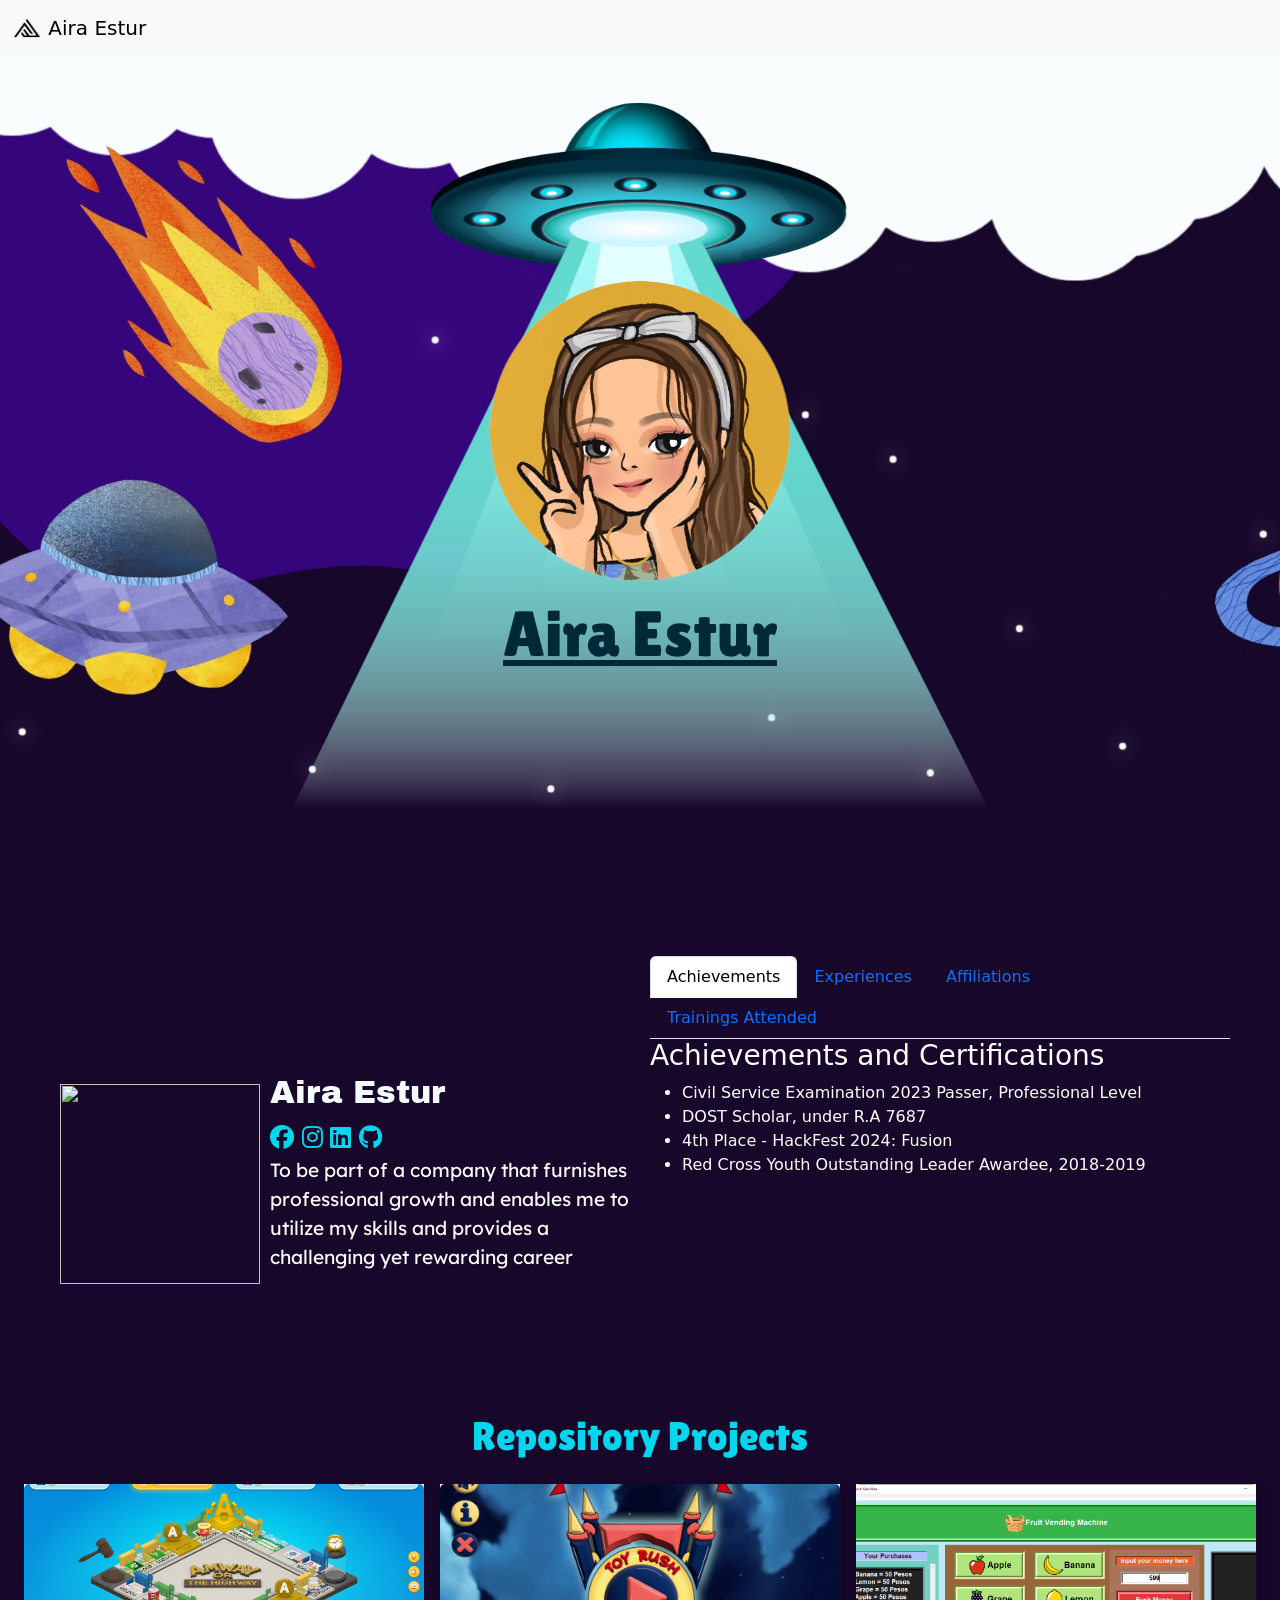
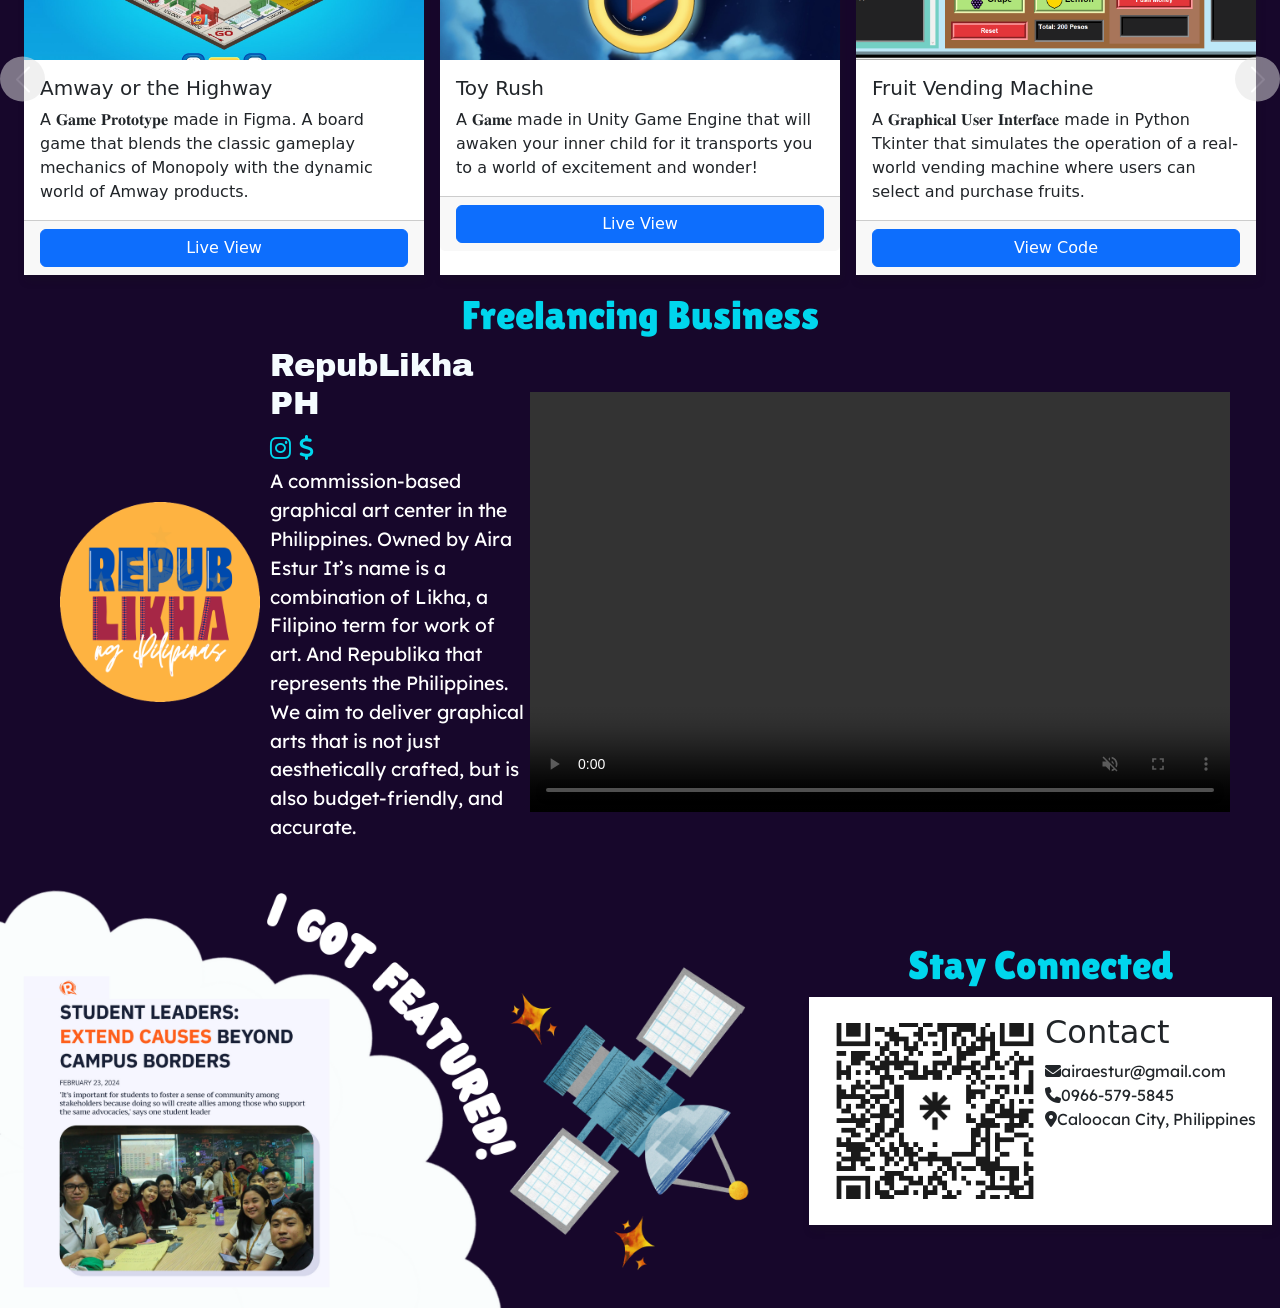
==== commit 8a600b28: "PORTFOLIO 2024" ====
--- a/index.html
+++ b/index.html
@@ -4,9 +4,11 @@
     <meta charset="UTF-8">
     <meta name="viewport" content="width=device-width, initial-scale=1.0">
     <title>Aira Estur</title>
-    <link href="https://cdn.jsdelivr.net/npm/bootstrap@5.3.2/dist/css/bootstrap.min.css" rel="stylesheet" integrity="sha384-T3c6CoIi6uLrA9TneNEoa7RxnatzjcDSCmG1MXxSR1GAsXEV/Dwwykc2MPK8M2HN" crossorigin="anonymous">
+    <link href="https://cdn.jsdelivr.net/npm/bootstrap@5.3.3/dist/css/bootstrap.min.css" rel="stylesheet" integrity="sha384-QWTKZyjpPEjISv5WaRU9OFeRpok6YctnYmDr5pNlyT2bRjXh0JMhjY6hW+ALEwIH" crossorigin="anonymous">
     <link rel="stylesheet" href="https://cdnjs.cloudflare.com/ajax/libs/font-awesome/5.15.4/css/all.min.css">
     <link rel="stylesheet" type="text/css" href="https://cdnjs.cloudflare.com/ajax/libs/font-awesome/6.4.2/css/all.min.css">
+    <link rel="preconnect" href="https://fonts.googleapis.com">
+    <link rel="preconnect" href="https://fonts.gstatic.com" crossorigin>
     <link rel="stylesheet" href="srcs/style.css">     
     <link rel="icon" href="srcs/pictures/logo.ico" type="image/x-icon">
 </head>
@@ -41,7 +43,7 @@
     <div class="header">
       <img id="profile" src="srcs/pictures/profile.png">
       <div>
-          <h1> Aira Estur </h1>
+          <h2> Aira Estur </h2>
           <div class="socials">
             <a href="https://www.facebook.com/aira.estur/" target="_blank"> <i class="fab fa-facebook" aria-hidden="true"></i> </a>
             <a href="https://www.instagram.com/airacaughton4k" target="_blank"> <i class="fab fa-instagram" aria-hidden="true"></i> </a>
@@ -146,58 +148,58 @@
               <div class="certifications">
                   <div id="certifications_header">
                       <h3>Webinars, Seminars, and Trainings attended</h3>
-                      <!-- Button trigger modal -->
-                      <button type="button" class="btn btn-primary" data-bs-toggle="modal" data-bs-target="#exampleModal">
-                          <i class="fa-solid fa-arrow-up-right-from-square"></i>
-                      </button>
+                     <!-- Button trigger modal --> <!-- Modal -->
+                      <!-- 
+                    <button type="button" class="btn btn-primary" data-bs-toggle="modal" data-bs-target="#exampleModal">
+                      <i class="fa-solid fa-arrow-up-right-from-square"></i>
+                    </button>
                   </div>
-                  <!-- Modal -->
-                  <div class="modal fade" id="exampleModal" tabindex="-1" aria-labelledby="exampleModalLabel" aria-hidden="true">
-                      <div class="modal-dialog modal-dialog-centered modal-dialog-scrollable">
-                          <div class="modal-content">
-                              <div class="modal-header">
-                                  <h4 class="modal-title fs-5" id="exampleModalLabel">Certificates</h4>
-                                  <button type="button" class="btn-close" data-bs-dismiss="modal" aria-label="Close"></button>
+                    <div class="modal fade" id="exampleModal" tabindex="-1" aria-labelledby="exampleModalLabel" aria-hidden="true">
+                      <div class="modal-dialog">
+                        <div class="modal-content">
+                          <div class="modal-header">
+                            <h1 class="modal-title fs-5" id="exampleModalLabel">Modal title</h1>
+                            <button type="button" class="btn-close" data-bs-dismiss="modal" aria-label="Close"></button>
+                          </div>
+                          <div class="modal-body">
+                            <div id="carouselExampleIndicators" class="carousel slide">
+                              <div class="carousel-indicators">
+                                  <button type="button" data-bs-target="#carouselExampleIndicators" data-bs-slide-to="0" class="active" aria-current="true" aria-label="Slide 1"></button>
+                                  <button type="button" data-bs-target="#carouselExampleIndicators" data-bs-slide-to="1" aria-label="Slide 2"></button>
+                                  <button type="button" data-bs-target="#carouselExampleIndicators" data-bs-slide-to="2" aria-label="Slide 3"></button>
+                                  <button type="button" data-bs-target="#carouselExampleIndicators" data-bs-slide-to="3" aria-label="Slide 4"></button>
                               </div>
-                              <div class="modal-body">
-                                  <div id="carouselExampleIndicators" class="carousel slide">
-                                      <div class="carousel-indicators">
-                                          <button type="button" data-bs-target="#carouselExampleIndicators" data-bs-slide-to="0" class="active" aria-current="true" aria-label="Slide 1"></button>
-                                          <button type="button" data-bs-target="#carouselExampleIndicators" data-bs-slide-to="1" aria-label="Slide 2"></button>
-                                          <button type="button" data-bs-target="#carouselExampleIndicators" data-bs-slide-to="2" aria-label="Slide 3"></button>
-                                          <button type="button" data-bs-target="#carouselExampleIndicators" data-bs-slide-to="3" aria-label="Slide 4"></button>
-                                      </div>
-                                      <div class="carousel-inner">
-                                          <div class="carousel-item active">
-                                              <img src="srcs/pictures/certificates/1.jpg" class="d-block w-100" alt="...">
-                                          </div>
-                                          <div class="carousel-item">
-                                              <img src="srcs/pictures/certificates/2.jpg" class="d-block w-100" alt="...">
-                                          </div>
-                                          <div class="carousel-item">
-                                              <img src="srcs/pictures/certificates/4.png" class="d-block w-100" alt="...">
-                                          </div>
-                                          <div class="carousel-item">
-                                              <img src="srcs/pictures/certificates/5.png" class="d-block w-100" alt="...">
-                                          </div>
-                                      </div>
-                                      <button class="carousel-control-prev" type="button" data-bs-target="#carouselExampleIndicators" data-bs-slide="prev">
-                                          <span class="carousel-control-prev-icon" aria-hidden="true"></span>
-                                          <span class="visually-hidden">Previous</span>
-                                      </button>
-                                      <button class="carousel-control-next" type="button" data-bs-target="#carouselExampleIndicators" data-bs-slide="next">
-                                          <span class="carousel-control-next-icon" aria-hidden="true"></span>
-                                          <span class="visually-hidden">Next</span>
-                                      </button>
+                              <div class="carousel-inner">
+                                  <div class="carousel-item active">
+                                      <img src="srcs/pictures/certificates/1.jpg" class="d-block w-100" alt="...">
+                                  </div>
+                                  <div class="carousel-item">
+                                      <img src="srcs/pictures/certificates/2.jpg" class="d-block w-100" alt="...">
+                                  </div>
+                                  <div class="carousel-item">
+                                      <img src="srcs/pictures/certificates/4.png" class="d-block w-100" alt="...">
+                                  </div>
+                                  <div class="carousel-item">
+                                      <img src="srcs/pictures/certificates/5.png" class="d-block w-100" alt="...">
                                   </div>
                               </div>
-                              <div class="modal-footer">
-                                  <button type="button" class="btn btn-secondary" data-bs-dismiss="modal">Close</button>
-                              </div>
+                              <button class="carousel-control-prev" type="button" data-bs-target="#carouselExampleIndicators" data-bs-slide="prev">
+                                  <span class="carousel-control-prev-icon" aria-hidden="true"></span>
+                                  <span class="visually-hidden">Previous</span>
+                              </button>
+                              <button class="carousel-control-next" type="button" data-bs-target="#carouselExampleIndicators" data-bs-slide="next">
+                                  <span class="carousel-control-next-icon" aria-hidden="true"></span>
+                                  <span class="visually-hidden">Next</span>
+                              </button>
                           </div>
+                          </div>
+                          <div class="modal-footer">
+                            <button type="button" class="btn btn-secondary" data-bs-dismiss="modal">Close</button>
+                          </div>
+                        </div>
                       </div>
-                  </div>
-
+                    </div>
+                  -->
                   <ul>
                       <li>
                           <h5>CRYPTOGRAPHY TECHNOLOGY: DECODING THE SECRETS</h5>
@@ -342,7 +344,7 @@
 <div class="last_section">
   <!-- FEATURE SECTION -->
   <div class="feature_wrapper">
-    <a href="https://www.rappler.com/philippines/student-leaders-extend-causes-beyond-campus-borders/?utm_campaign=SocialFlow&utm_medium=Social&utm_source=Facebook" target="_blank"><img src="srcs/pictures/features/rappler.jpg" alt=""></a>
+    <a href="https://www.rappler.com/philippines/student-leaders-extend-causes-beyond-campus-borders/?utm_campaign=SocialFlow&utm_medium=Social&utm_source=Facebook" target="_blank"><img id="feature_bg" src="srcs/pictures/feature_bg.png" alt=""></a>
   </div>
 
   <!-- CONTACT SECTION -->
@@ -356,10 +358,19 @@
           </a>
         </div>
         <div class="contact_card_info">
-          <h1> Contact </h1>
-          <i class="fa-solid fa-envelope"> airaestur@gmail.com </i>
-          <i class="fa-solid fa-phone"> 0966-579-5845 </i>
-          <i class="fa-solid fa-location-dot"> Caloocan City, Philippines </i>   
+          <h2> Contact </h2>
+          <div class="contact_this">
+            <i class="fa-solid fa-envelope">  </i>
+            <p> airaestur@gmail.com </p>
+          </div>
+          <div class="contact_this">
+            <i class="fa-solid fa-phone"> </i>
+            <p> 0966-579-5845 </p>
+          </div>
+          <div class="contact_this">
+            <i class="fa-solid fa-location-dot">  </i>
+            <p> Caloocan City, Philippines </p>
+          </div>
         </div>
       </div>
     </div>
@@ -367,13 +378,12 @@
 </div>
 
 <!-- SCRIPTS -->
-
+<script src="https://cdn.jsdelivr.net/npm/bootstrap@5.3.3/dist/js/bootstrap.bundle.min.js" integrity="sha384-YvpcrYf0tY3lHB60NNkmXc5s9fDVZLESaAA55NDzOxhy9GkcIdslK1eN7N6jIeHz" crossorigin="anonymous"></script>
 <script src="https://code.jquery.com/jquery-3.5.1.slim.min.js"></script>
 <script src="https://cdn.jsdelivr.net/npm/@popperjs/core@2.5.4/dist/umd/popper.min.js"></script>
 <script src="https://stackpath.bootstrapcdn.com/bootstrap/4.5.2/js/bootstrap.min.js"></script>
-<script src="https://cdn.jsdelivr.net/npm/bootstrap@5.3.2/dist/js/bootstrap.bundle.min.js" integrity="sha384-C6RzsynM9kWDrMNeT87bh95OGNyZPhcTNXj1NW7RuBCsyN/o0jlpcV8Qyq46cDfL" crossorigin="anonymous"></script>
-
 <script src="srcs/scripts/set_tab_height.js"></script>
 <script src="srcs/scripts/set_card_height.js"></script>
+
 </body>
 </html>
--- a/srcs/style.css
+++ b/srcs/style.css
@@ -1,4 +1,6 @@
-
+/** fonts **/
+
+@import url('https://fonts.googleapis.com/css2?family=Archivo+Black&family=Lexend:wght@100..900&family=Lilita+One&display=swap');
 *{
     margin: 0;
     padding: 0;
@@ -8,65 +10,71 @@
 
 /********** UNIVERSAL CODE **********/
 /** to center div **/
-.landingpage, .spaceship_wrapper, .republikha, .contact_wrapper
-{
+.landingpage, .spaceship_wrapper, .republikha, .contact_wrapper{
     display: flex;
     align-items: center;
     justify-content: center;
 }
 
-/** to align text **/
-.projects_wrapper h1, .republikha_wrapper h1
-{
+/** to customize text **/
+.projects_wrapper h1, .republikha_wrapper h1, .contact_wrapper h1{
     text-align: center;
+    font-family: "Lilita One";
+    color: #00D6ED;
+}
+
+.header h2, .republikha_profile h2, .header_tabs a{
+    font-family: "Archivo Black";
+    color: #F5FCFF;
+}
+
+.header p, .republikha_profile p, .contact_this p{
+    font-family: "Lexend";
 }
 
 /** to color wrappers **/
-.landingpage_wrapper,.profile_wrapper, .projects_wrapper, .contact_wrapper, .republikha_wrapper, .last_section
-{
+.landingpage_wrapper,.profile_wrapper, .projects_wrapper, .republikha_wrapper, .contact_wrapper, .last_section{
     background-color: #17072B;
     color: #fff;
 }
 
 /** to customize icons **/
-.socials a
-{
+.socials a{
     color: #00D6ED;
     font-size: 1.5rem;
     text-decoration: none; 
     gap: 20px;
 }
 
-.socials a :hover
-{
+.socials a :hover{
     color: #fff;
 }
 
 /** to set the picture sizes **/
-#profile, .republikha img
-{
+#profile, .republikha img, #qr{
     width: 200px;
     height: 200px;
     margin: 10px;
 }
 /** to set the text sizes **/
-.header p, .republikha_profile p
-{
+.header p, .republikha_profile p{
     font-size: 1.2rem;
 
 }
 
 /********** LANDING SECTION **********/
-.landingpage_wrapper 
-{
+.landingpage_wrapper {
     height: 100vh;
     background-image: url(../srcs/pictures/Bg.jpg);
     position: relative;
     background-size: cover;  
 }
 
-#profile_artist
-{
+.landingpage h1{
+    font-family:"Lilita One";
+}
+
+#profile_artist{
     position: absolute;
     top: 25%; 
     width: 300px;
@@ -74,8 +82,7 @@
     animation: float 3s ease-in-out infinite; 
 }
 
-@keyframes float 
-{
+@keyframes float {
     0% {
         transform: translateY(0);
     }
@@ -87,8 +94,7 @@
     }
 }
 
-.landingpage h1
-{
+.landingpage h1{
     color: #002938;
     top: 60%; 
     position: absolute;
@@ -96,17 +102,16 @@
     font-size: 4rem;
 }
 
-.landingpage h2
-{
+.landingpage h2{
     color: #fff; 
     top: 68%; 
     position: absolute;
 }
 
-.box
-{
+.box{
     opacity: 0;
 }
+
 .description1{
     animation:ani1 5s infinite;
 }
@@ -144,13 +149,15 @@
 }
 
 /********** PROFILE SECTION **********/
-.header, #certifications_header
-{
-    display: flex;
-}
-
-.profile
-{
+.header{
+    display: flex;
+}
+/**
+#certifications_header{
+    display: flex;
+}**/
+
+.profile{
     display: grid;
     grid-template-columns: 1fr 1fr;
     gap:20px;
@@ -158,33 +165,28 @@
     margin: 0px 50px 0px 50px;
 }
 
-.header_tabs
-{
+.header, .header_tabs{
     z-index: 2;
 }
 
 /********** PROJECT SECTION **********/
-.projects_wrapper 
-{
+.projects_wrapper {
     position: relative;
     width: 100%;
     overflow: hidden;
 }
 
-.projects_wrapper .btn
-{
-    width: 100%;
-}
-
-.cards-wrapper 
-{
+.projects_wrapper .btn{
+    width: 100%;
+}
+
+.cards-wrapper {
     display: flex;
     justify-content: space-between; 
     width: 100%;
 }
 
-.card 
-{
+.card {
     flex: 1; 
     margin: 0 0.5em; 
     box-shadow: 2px 6px 8px 0 rgba(22, 22, 26, 0.18);
@@ -194,25 +196,21 @@
     flex-direction: column; 
 }
 
-.card img 
-{
+.card img {
     width: 100%; 
     max-height: 11em; 
     object-fit: cover; 
 }
 
-.card-body 
-{
+.card-body {
     flex: 1;
 }
 
-.card-footer 
-{
+.card-footer {
     margin-top: auto; /* Pushes the footer to the bottom */
 }
 
-.carousel-inner 
-{
+.carousel-inner {
     padding: 1em;
 }
 
@@ -233,135 +231,85 @@
 }
 
 /********** REPUBLIKHA SECTION **********/
-.republikha
-{
+.republikha{
     margin: 0px 50px 0px 50px;
 }
 
 
 /********** LAST SECTION **********/
-.last_section
-{
+.last_section{
     align-items: center;
     display: grid;
     grid-template-columns: 2fr 1fr;
-    gap:20px;
 }
 
 /********** FEATURES SECTION **********/
-.feature_wrapper 
-{
-    height: 70vh;
-    width: 100%;
-    background-image: url(../srcs/pictures/feature_bg.png);
-    position: relative;
-    background-size:contain;  
-    background-repeat: no-repeat;
-    align-items: center;
-    justify-content: left;
-}
-
-.feature_wrapper img
-{
-    margin-top: 180px;
-    position: absolute;
-    width: 450px;
-    height: auto;
+#feature_bg{
+    width: 100%;
 }
 
 /********** CONTACT SECTION **********/
-.contact_wrapper
-{
+.contact_wrapper{
     display: flex;
     flex-direction: column;
 }
 
-#contact_card
-{
+#contact_card{
     display: flex;
     width: max-content;
     height: fit-content;
 }
-.contact_card_info
-{
+
+.contact_card_info{
     display: flex;
     flex-direction: column;
 }
 
-#qr
-{
-    width: 200px;
-    height: 200px;
-    margin: 10px;
-}
-
+.contact_this {
+    display: flex;
+    align-items: center;
+}
+    
+.contact_this p, .contact_this i {
+    margin: 0; 
+    vertical-align: middle; 
+}
 /********** MEDIA SCREEN **********/
 @media screen and (max-width: 768px)
 {
-    .profile, .header
-    {
+    .profile, .header, .socials{
     display: flex;
     flex-wrap: wrap;
     justify-content: center;
     }
 
-    #profile_artist
-    {
+    #profile_artist{
         width: 200px;
         height: 200px;
     }
 
-    .landingpage h1 
-    {
+    .landingpage h1 {
     top: 50%; 
     }
 
-    .landingpage h2
-    {
+    .landingpage h2{
     top: 60%; 
     }
 
-    .republikha
-    {
-        flex-direction: column;
-    }
-
-    video
-    {
+    video{
     width: 100%;
     height: auto;
     }
 
-    .header h1, .header p, .republikha_profile h2, .republikha_profile #icon, .republikha_profile p, .contact_card_info h1
-    {
+    .header h2, .header p, .republikha_profile h2, 
+    .republikha_profile #icon, .republikha_profile p, 
+    .contact_card_info h2{
         text-align: center;
     }
 
-    .socials
-    {
-        display: flex;
-        justify-content: center;
-        align-items: center;
-    }
-
-    .last_section, #contact_card
-    {
-        align-items: center;
+    .last_section, #contact_card,  .republikha{
         display: flex;
         flex-direction: column;
-    }
-
-    .feature_wrapper 
-    {
-    width: 150%;
-    }
-
-    .feature_wrapper img
-    {
-    margin-top: 130px;
-    width: 200px;
-    height: auto;
-    margin-left: 100px;
     }
 
 }
@@ -371,8 +319,7 @@
     .card img {
       height: 11em;
     }
-
-}
-
-
-
+}
+
+
+
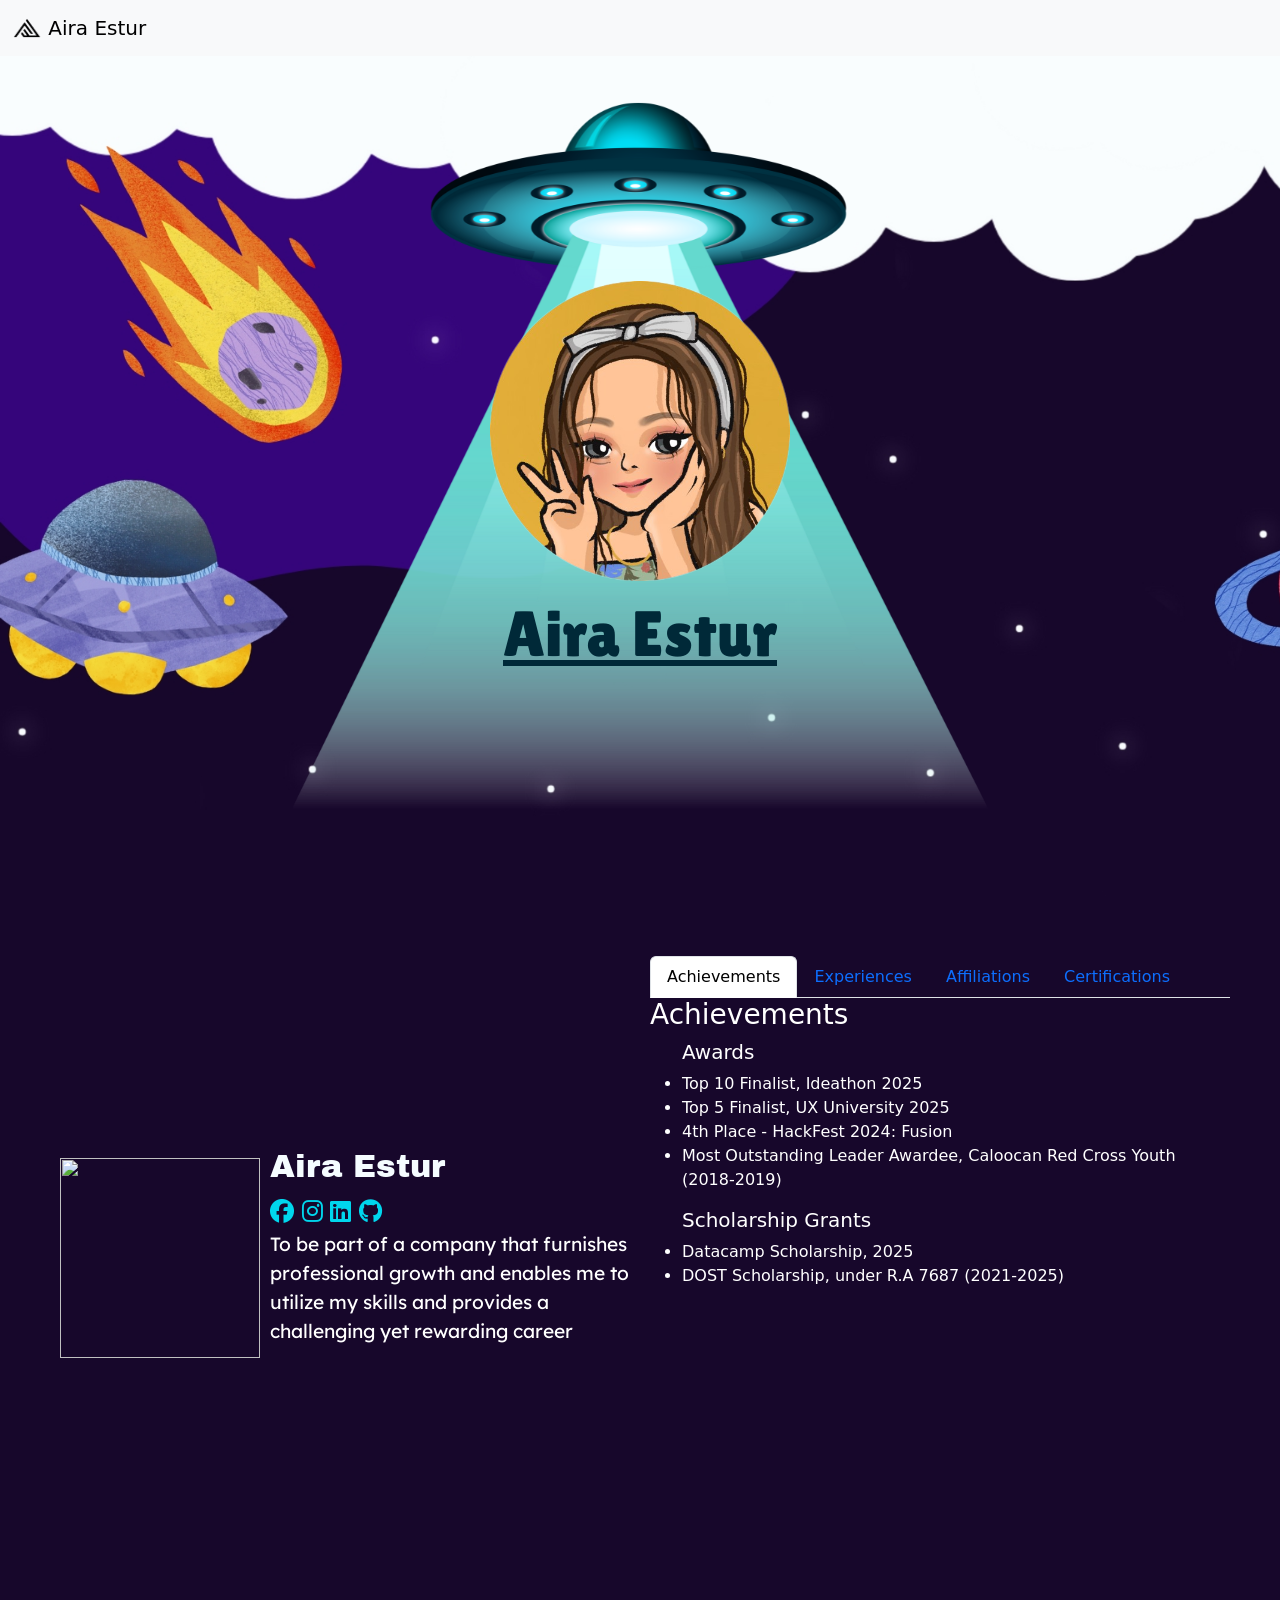
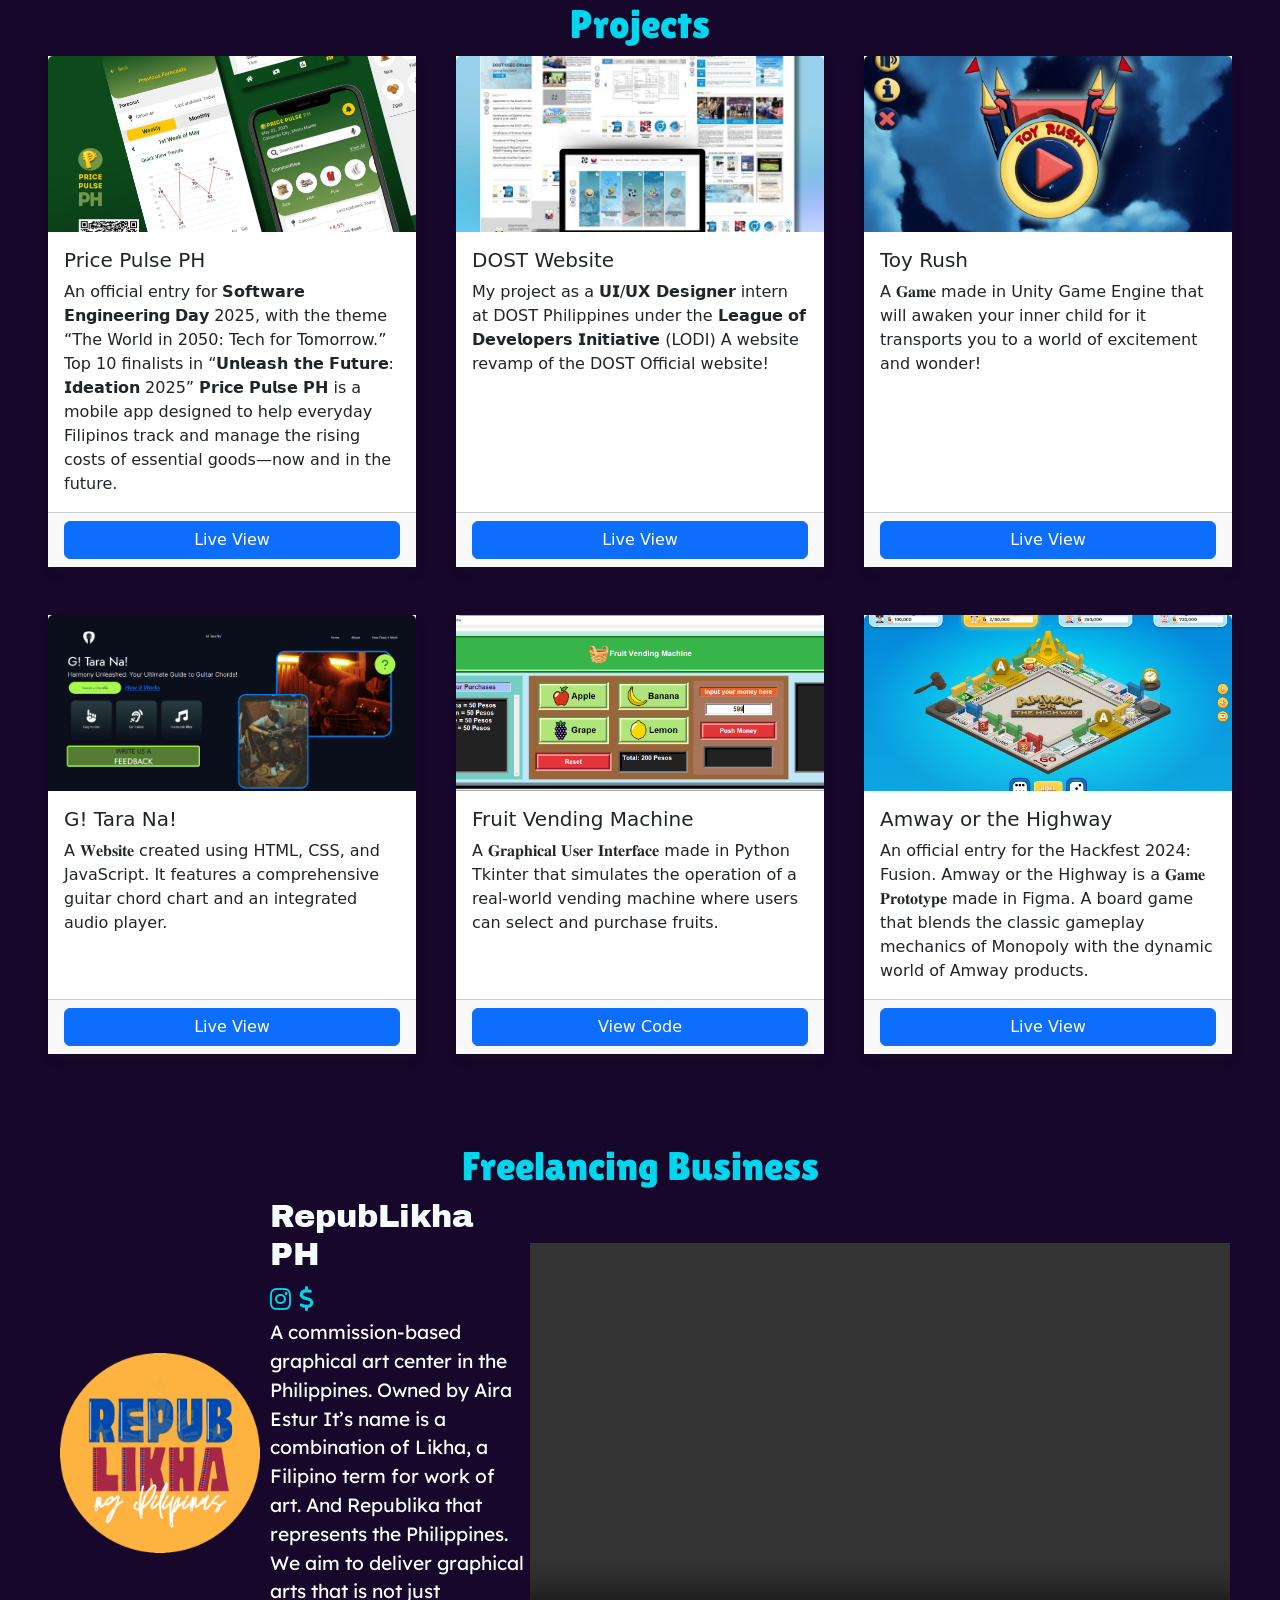
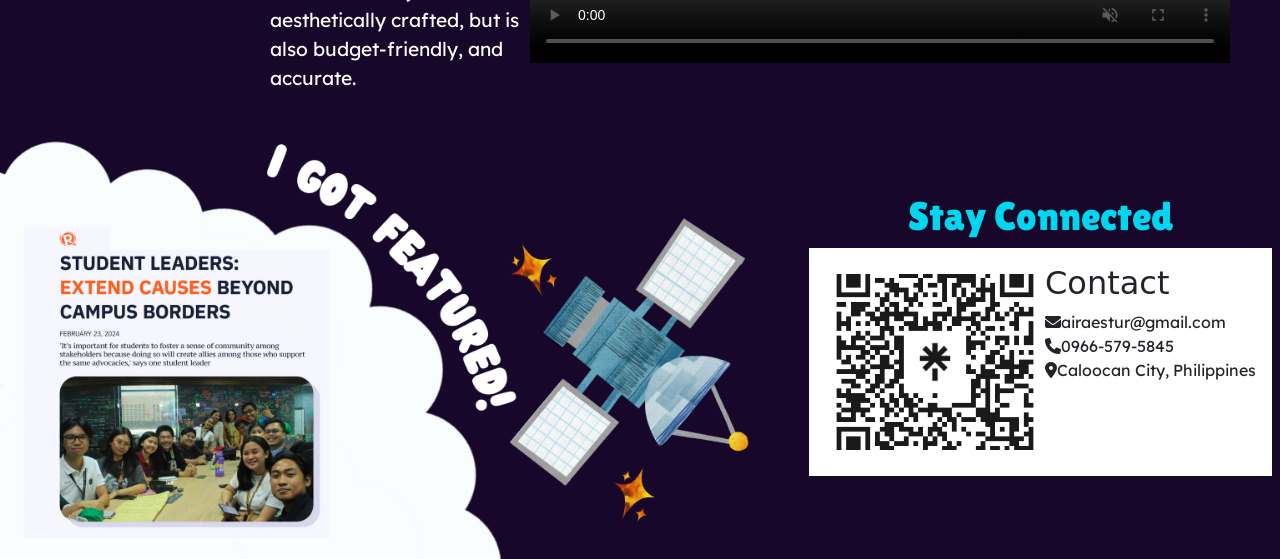
==== commit 7c588f15: "updated credentials" ====
--- a/index.html
+++ b/index.html
@@ -66,29 +66,57 @@
               <button class="nav-link" id="affiliations-tab" data-bs-toggle="tab" data-bs-target="#affiliations-tab-pane" type="button" role="tab" aria-controls="affiliations-tab-pane" aria-selected="false">Affiliations</button>
           </li>
           <li class="nav-item" role="presentation">
-              <button class="nav-link" id="certification-tab" data-bs-toggle="tab" data-bs-target="#certification-tab-pane" type="button" role="tab" aria-controls="certification-tab-pane" aria-selected="false">Trainings Attended</button>
+              <button class="nav-link" id="certification-tab" data-bs-toggle="tab" data-bs-target="#certification-tab-pane" type="button" role="tab" aria-controls="certification-tab-pane" aria-selected="false"> Certifications </button>
           </li>
       </ul>
       <div class="tab-content" id="myTabContent">
           <div class="tab-pane fade show active" id="achievements-tab-pane" role="tabpanel" aria-labelledby="achievements-tab" tabindex="0">
               <div class="achievements">
-                  <h3>Achievements and Certifications</h3>
+                  <h3>Achievements</h3>
                   <ul>
-                      <li>Civil Service Examination 2023 Passer, Professional Level</li>
-                      <li>DOST Scholar, under R.A 7687</li>
+                    <h5> Awards </h5>
+                      <li>Top 10 Finalist, Ideathon 2025</li>
+                      <li>Top 5 Finalist, UX University 2025</li>
                       <li>4th Place - HackFest 2024: Fusion</li>
-                      <li>Red Cross Youth Outstanding Leader Awardee, 2018-2019</li>
+                      <li> Most Outstanding Leader Awardee, Caloocan Red Cross Youth (2018-2019) </li>
+                  </ul>
+                  <ul>
+                    <h5> Scholarship Grants </h5>
+                      <li>Datacamp Scholarship, 2025</li>
+                      <li>DOST Scholarship, under R.A 7687 (2021-2025) </li>
                   </ul>
               </div>
           </div>
           <div class="tab-pane fade" id="experiences-tab-pane" role="tabpanel" aria-labelledby="experiences-tab" tabindex="0">
               <div class="experiences">
                   <h3>Experiences</h3>
-                  <table class="table">
+                  <ul>
+                    <li>
+                        <h5> <img class="company_logos" src="srcs/pictures/company_logos/sk.png" alt="SK177"> Government Official (2023-Present)</h5>
+                        <h6> Sangguniang Kabataan Council </h6>
+                        <p> Brgy 177, Caloocan City, Philippines </p>
+                    </li>
+                    
+                    <li>
+                        <h5> <img class="company_logos" src="srcs/pictures/company_logos/DOST-SEI.png" alt="DOST"> UI/UX Intern (2025) </h5>
+                        <h6> Department of Science and Technology SEI  </h6>
+                        <p> Taguig City, Philippines </p>
+                    </li>
+                    <li>
+                        <h5> <img class="company_logos" src="srcs/pictures/company_logos/angkas.png" alt="Angkas"> UX Researcher Intern (2024) </h5>
+                        <h6> DBDOYC Inc. (Angkas) </h6>
+                        <p> Makati City, Philippines </p>
+                    </li>
+                    <li>
+                      <h5> <img class="company_logos" src="srcs/pictures/company_logos/mw.png" alt="Marvill Web Development"> Front-end Developer Intern (2023) </h5>
+                      <h6> Marvill Web Development </h6>
+                      <p> Makati City, Philippines </p>
+                  </li>
+                </ul>
+                <!--  <table class="table">
                       <thead>
                           <tr>
                               <th scope="col">Position</th>
-                              <th scope="col">Role</th>
                           </tr>
                       </thead>
                       <tbody>
@@ -98,28 +126,30 @@
                                   <h5>Sangguniang Kabataan Council</h5>
                                   <h6>Brgy.177, Caloocan City, Philippines</h6>
                               </th>
-                              <td>
-                                  <ul>
-                                      <li>Head Committee of Technology</li>
-                                      <li>Head Committee of Culture and Arts</li>
-                                  </ul>
-                              </td>
                           </tr>
+                          <tr>
+                            <th scope="row">
+                                <h4>UI/UX Intern (2025)</h4>
+                                <h5>Department of Science and Technology SEI</h5>
+                                <h6>Brgy.177, Caloocan City, Philippines</h6>
+                            </th>
+                        </tr>
+                        <tr>
+                          <th scope="row">
+                              <h4>UX Researcher Intern (2024)</h4>
+                              <h5>DBDOYC Inc. (Angkas)</h5>
+                              <h6>Makati, Philippines</h6>
+                          </th>
+                      </tr>
                           <tr>
                               <th scope="row">
                                   <h4>Front-end Developer (2023)</h4>
                                   <h5>Intern</h5>
                                   <h6>Marvill Web Development, Makati City, Philippines</h6>
                               </th>
-                              <td>
-                                  <ul>
-                                      <li>Graphic Artist</li>
-                                      <li>Marketing</li>
-                                  </ul>
-                              </td>
                           </tr>
                       </tbody>
-                  </table>
+                  </table> -->
               </div>
           </div>
           <div class="tab-pane fade" id="affiliations-tab-pane" role="tabpanel" aria-labelledby="affiliations-tab" tabindex="0">
@@ -147,7 +177,7 @@
           <div class="tab-pane fade" id="certification-tab-pane" role="tabpanel" aria-labelledby="certification-tab" tabindex="0">
               <div class="certifications">
                   <div id="certifications_header">
-                      <h3>Webinars, Seminars, and Trainings attended</h3>
+                      <h3> Certifications </h3>
                      <!-- Button trigger modal --> <!-- Modal -->
                       <!-- 
                     <button type="button" class="btn btn-primary" data-bs-toggle="modal" data-bs-target="#exampleModal">
@@ -202,20 +232,30 @@
                   -->
                   <ul>
                       <li>
-                          <h5>CRYPTOGRAPHY TECHNOLOGY: DECODING THE SECRETS</h5>
-                          <h6>Polytechnic University of the Philippines</h6>
-                          <p>June 11, 2022</p>
+                          <h5>Developing Designs for User Experience</h5>
+                          <h6>TESDA: Technical Education and Skills Development Authority</h6>
+                          <p>February 2025</p>
                       </li>
                       <li>
-                          <h5>REIMAGINING PERSPECTIVES</h5>
-                          <h6>Mapúa University</h6>
-                          <p>January 30, 2021</p>
+                          <h5>Developing Designs for User Interface</h5>
+                          <h6>TESDA: Technical Education and Skills Development Authority</h6>
+                          <p>January 2025</p>
                       </li>
                       <li>
-                          <h5>ADAPT: YOUR GUIDE TOWARDS THE EVER-CHANGING DESIGN INDUSTRY</h5>
-                          <h6>Mapúa University</h6>
-                          <p>January 30, 2021</p>
+                          <h5>Customer Experience (CX) for Business Success</h5>
+                          <h6>Coursera</h6>
+                          <p> June 2024</p>
                       </li>
+                      <li>
+                        <h5>Use Canva to Create Desktop and Mobile-friendly Web Pages</h5>
+                        <h6>HP</h6>
+                        <p> December 2024</p>
+                    </li>
+                    <li>
+                      <h5> Career Service Professional Eligible </h5>
+                      <h6> Civil Service Commission </h6>
+                      <p> March 2023 </p>
+                  </li>
                   </ul>
               </div>
           </div>
@@ -226,11 +266,110 @@
 
 <!-- PROJECTS SECTION -->
 <div class="projects_wrapper">
-  <h1> Repository Projects </h1>
+  <h1> Projects </h1>
+
+  <div class="cards_wrapper mb-5">
+    <div class="row row-cols-1 row-cols-md-3 g-4">
+      <div class="col">
+        <div class="card h-100">
+          <img src="srcs/pictures/projects/price-pulse-ph.png" class="card-img-top" alt="...">
+          <div class="card-body">
+            <h5 class="card-title"> Price Pulse PH </h5>
+            <p class="card-text"> An official entry for 𝗦𝗼𝗳𝘁𝘄𝗮𝗿𝗲 𝗘𝗻𝗴𝗶𝗻𝗲𝗲𝗿𝗶𝗻𝗴 𝗗𝗮𝘆 2025, with the theme “The World in 2050: Tech for Tomorrow.” Top 10 finalists in “𝗨𝗻𝗹𝗲𝗮𝘀𝗵 𝘁𝗵𝗲 𝗙𝘂𝘁𝘂𝗿𝗲: 𝗜𝗱𝗲𝗮𝘁𝗶𝗼𝗻 2025”
+              𝗣𝗿𝗶𝗰𝗲 𝗣𝘂𝗹𝘀𝗲 𝗣𝗛 is a mobile app designed to help everyday Filipinos track and manage the rising costs of essential goods—now and in the future. </p>
+          </div>
+          <div class="card-footer">
+            <small class="text-body-secondary"> <a href="https://www.figma.com/proto/C1NQvbSVUT0wNbucFIoSVJ/Price-Pulse-PH?node-id=86-895&p=f&t=pTP3G807NMkllyyX-1&scaling=scale-down&content-scaling=fixed&page-id=0%3A1&starting-point-node-id=86%3A895" target="_blank"  class="btn btn-primary"> Live View </a> </small>
+          </div>
+        </div>
+      </div>
+      <div class="col">
+        <div class="card h-100">
+          <img src="srcs/pictures/projects/DOST.jfif" class="card-img-top" alt="...">
+          <div class="card-body">
+            <h5 class="card-title"> DOST Website </h5>
+            <p class="card-text"> My project as a 𝗨𝗜/𝗨𝗫 𝗗𝗲𝘀𝗶𝗴𝗻𝗲𝗿 intern at DOST Philippines under the 𝗟𝗲𝗮𝗴𝘂𝗲 𝗼𝗳 𝗗𝗲𝘃𝗲𝗹𝗼𝗽𝗲𝗿𝘀 𝗜𝗻𝗶𝘁𝗶𝗮𝘁𝗶𝘃𝗲 (LODI)  A website revamp of the DOST Official website! </p>
+          </div>
+          <div class="card-footer">
+            <small class="text-body-secondary"> <a href="https://www.figma.com/proto/jOymTV9oY97Ii7BiZuLrod/DOST-Website?node-id=169-30&p=f&t=bUwOxdQBu3zpfGLu-1&scaling=min-zoom&content-scaling=fixed&page-id=0%3A1&starting-point-node-id=169%3A30&show-proto-sidebar=1" target="_blank"  class="btn btn-primary"> Live View </a> </small>
+          </div>
+        </div>
+      </div>
+      <div class="col">
+        <div class="card h-100">
+          <img src="srcs/pictures/projects/ToyRush.jpg" class="card-img-top" alt="...">
+          <div class="card-body">
+            <h5 class="card-title"> Toy Rush </h5>
+            <p class="card-text"> A 𝐆𝐚𝐦𝐞 made in Unity Game Engine that will awaken your inner child for it transports you to a world of excitement and wonder! </p>
+          </div>
+          <div class="card-footer">
+            <small class="text-body-secondary"> <a href="https://airaestur.itch.io/toy-rush" target="_blank" class="btn btn-primary"> Live View </a> </small>
+          </div>
+        </div>
+      </div>
+    </div>
+  </div>
+  
+  <div class="cards_wrapper mb-5">
+    <div class="row row-cols-1 row-cols-md-3 g-4">
+      <div class="col">
+        <div class="card h-100">
+          <img src="srcs/pictures/projects/GTaraNa.svg" class="card-img-top" alt="...">
+          <div class="card-body">
+            <h5 class="card-title"> G! Tara Na! </h5>
+            <p class="card-text"> A 𝐖𝐞𝐛𝐬𝐢𝐭𝐞 created using HTML, CSS, and JavaScript. It features a comprehensive guitar chord chart and an integrated audio player. </p>
+          </div>
+          <div class="card-footer">
+            <small class="text-body-secondary"> <a href="https://aira-E.github.io/G-Tara-Na/" target="_blank" class="btn btn-primary"> Live View </a> </small>
+          </div>
+        </div>
+      </div>
+      <div class="col">
+        <div class="card h-100">
+          <img src="srcs/pictures/projects/VendingMachine.png" class="card-img-top" alt="...">
+          <div class="card-body">
+            <h5 class="card-title">Fruit Vending Machine</h5>
+            <p class="card-text"> A 𝐆𝐫𝐚𝐩𝐡𝐢𝐜𝐚𝐥 𝐔𝐬𝐞𝐫 𝐈𝐧𝐭𝐞𝐫𝐟𝐚𝐜𝐞 made in Python Tkinter that simulates the operation of a real-world vending machine where users can select and purchase fruits. </p>
+          </div>
+          <div class="card-footer">
+            <small class="text-body-secondary">  <a href="https://github.com/aira-E/Fruit-Vending-Machine/" target="_blank" class="btn btn-primary"> View Code </a> </small>
+          </div>
+        </div>
+      </div>
+      <div class="col">
+        <div class="card h-100">
+          <img src="srcs/pictures/projects/Amway.jpg" class="card-img-top" alt="...">
+          <div class="card-body">
+            <h5 class="card-title">Amway or the Highway</h5>
+            <p class="card-text"> An official entry for the Hackfest 2024: Fusion. Amway or the Highway is a 𝐆𝐚𝐦𝐞 𝐏𝐫𝐨𝐭𝐨𝐭𝐲𝐩𝐞 made in Figma. A board game that blends the classic gameplay mechanics of Monopoly with the dynamic world of Amway products.  </p>
+          </div>
+          <div class="card-footer">
+            <small class="text-body-secondary">  <a href="https://www.figma.com/proto/FkYnVlbRZNIPClKQFAI0gV/Hackfest-2024?page-id=0%3A1&node-id=171-97&viewport=-951%2C-1065%2C0.17&t=RejlmN4qBYYdto1S-1&scaling=min-zoom&starting-point-node-id=171%3A97&show-proto-sidebar=1" target="_blank"  class="btn btn-primary"> Live View </a> </small>
+          </div>
+        </div>
+      </div>
+    </div>  
+  </div>
+  <!-- 
   <div id="carouselExampleControls" class="carousel slide" data-ride="carousel">
     <div class="carousel-inner">
       <div class="carousel-item active">
         <div class="cards-wrapper">
+          <div class="card">
+            <img src="srcs/pictures/projects/repository/price-pulse-ph.png" class="card-img-top" alt="...">
+            <div class="card-body">
+              <h5 class="card-title"> Price Pulse PH </h5>
+              <p class="card-text"> 🚀 An official entry for this year's 𝗦𝗼𝗳𝘁𝘄𝗮𝗿𝗲 𝗘𝗻𝗴𝗶𝗻𝗲𝗲𝗿𝗶𝗻𝗴 𝗗𝗮𝘆, with the theme “The World in 2050: Tech for Tomorrow.” ✨
+
+                🏆 Top 10 finalists in “𝗨𝗻𝗹𝗲𝗮𝘀𝗵 𝘁𝗵𝗲 𝗙𝘂𝘁𝘂𝗿𝗲: 𝗜𝗱𝗲𝗮𝘁𝗶𝗼𝗻 2025”
+                
+                🌍 𝗔𝗯𝗼𝘂𝘁 𝘁𝗵𝗲 𝗔𝗽𝗽 – 𝗣𝗿𝗶𝗰𝗲 𝗣𝘂𝗹𝘀𝗲 𝗣𝗛 💡
+                Price Pulse PH is a mobile app designed to help everyday Filipinos track and manage the rising costs of essential goods—now and in the future. </p>
+            </div>
+            <div class="card-footer">
+              <a href="https://www.figma.com/proto/FkYnVlbRZNIPClKQFAI0gV/Hackfest-2024?page-id=0%3A1&node-id=171-97&viewport=-951%2C-1065%2C0.17&t=RejlmN4qBYYdto1S-1&scaling=min-zoom&starting-point-node-id=171%3A97&show-proto-sidebar=1" target="_blank"  class="btn btn-primary"> Live View </a>
+            </div>
+          </div>
           <div class="card">
             <img src="srcs/pictures/projects/repository/Amway.jpg" class="card-img-top" alt="...">
             <div class="card-body">
@@ -307,7 +446,8 @@
       <span class="carousel-control-next-icon" aria-hidden="true"></span>
       <span class="sr-only">Next</span>
     </a>
-  </div>
+  </div> 
+  -->
 </div>
 
 <!-- REPUBLIKHA SECTION -->
--- a/srcs/style.css
+++ b/srcs/style.css
@@ -169,11 +169,17 @@
     z-index: 2;
 }
 
+.company_logos
+{
+    height: 25px;
+}
+
 /********** PROJECT SECTION **********/
 .projects_wrapper {
     position: relative;
     width: 100%;
     overflow: hidden;
+    padding: 40px;
 }
 
 .projects_wrapper .btn{
@@ -210,25 +216,6 @@
     margin-top: auto; /* Pushes the footer to the bottom */
 }
 
-.carousel-inner {
-    padding: 1em;
-}
-
-.carousel-control-prev,
-.carousel-control-next {
-    z-index: 1; 
-    background-color: #e1e1e1;
-    width: 5vh;
-    height: 5vh;
-    border-radius: 50%;
-    top: 50%;
-    transform: translateY(-50%);
-}
-
-.carousel-control-prev-icon,
-.carousel-control-next-icon {
-    background-color: transparent; 
-}
 
 /********** REPUBLIKHA SECTION **********/
 .republikha{
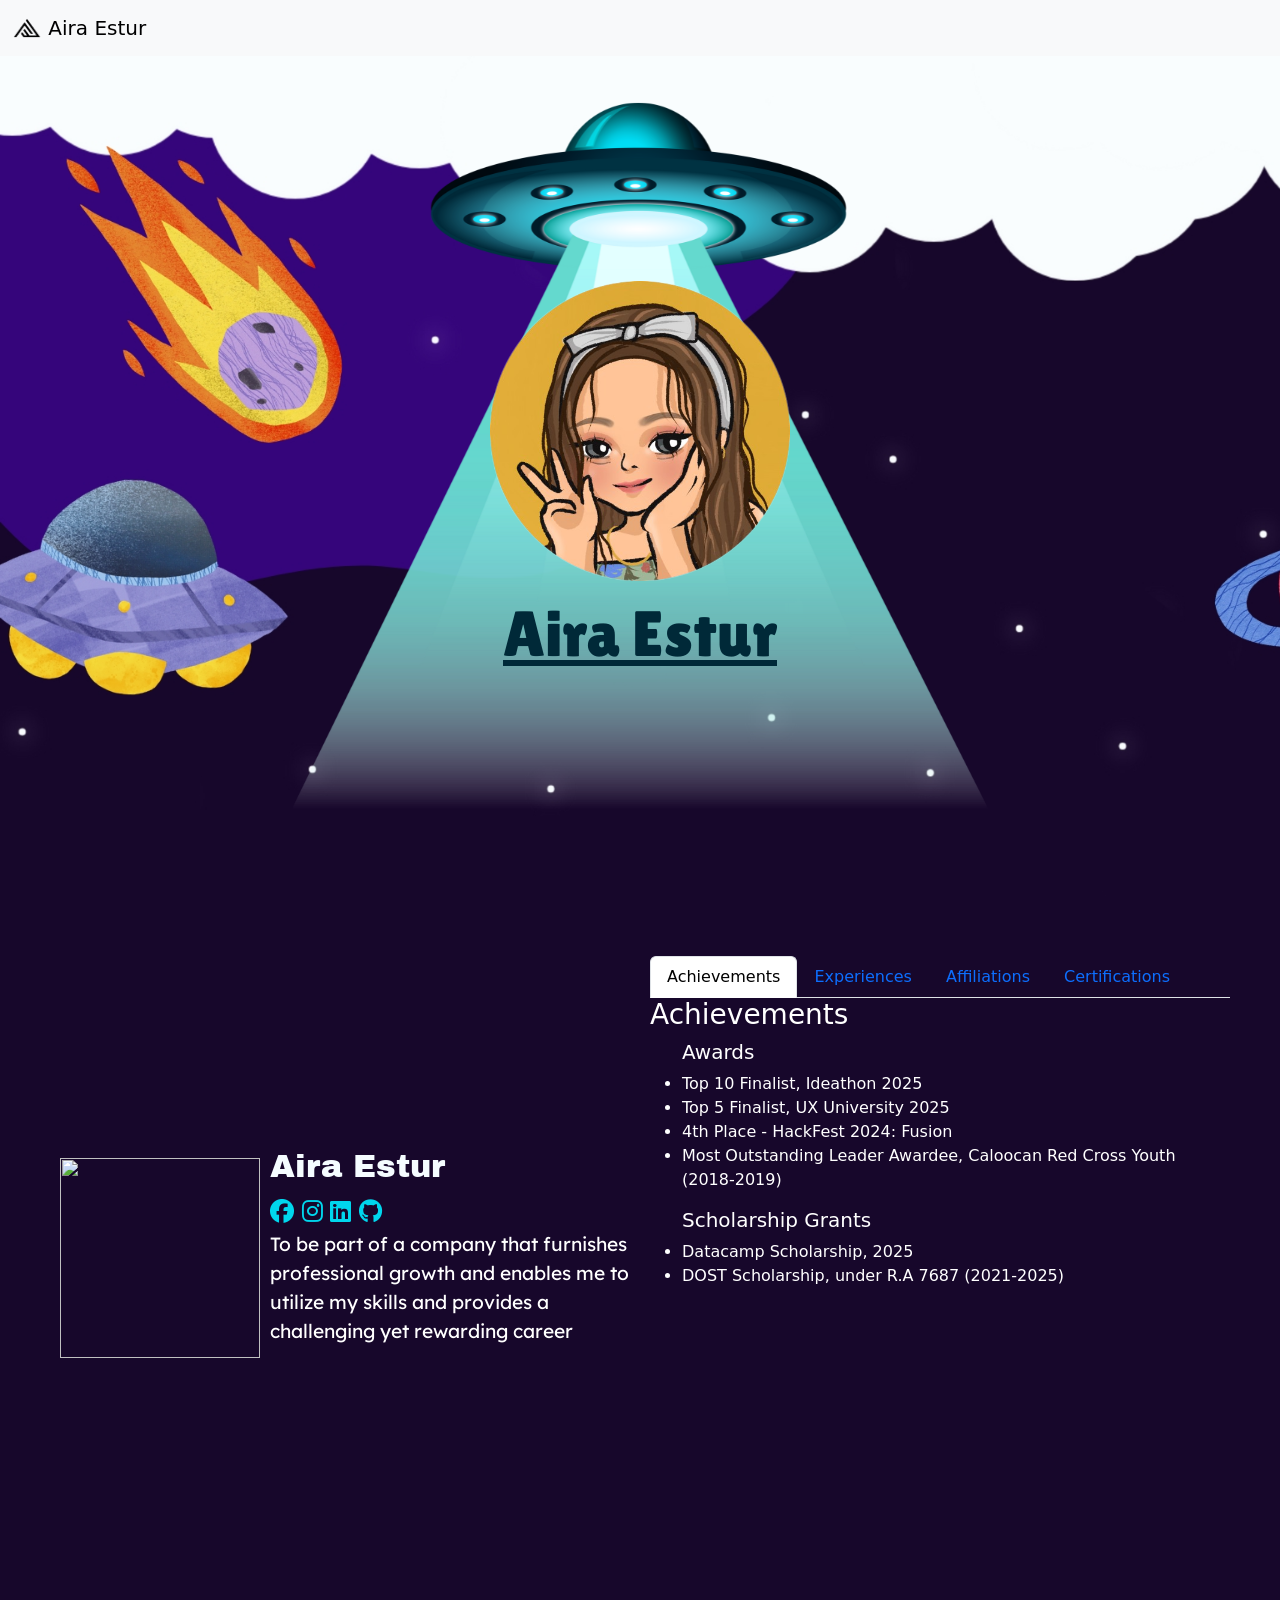
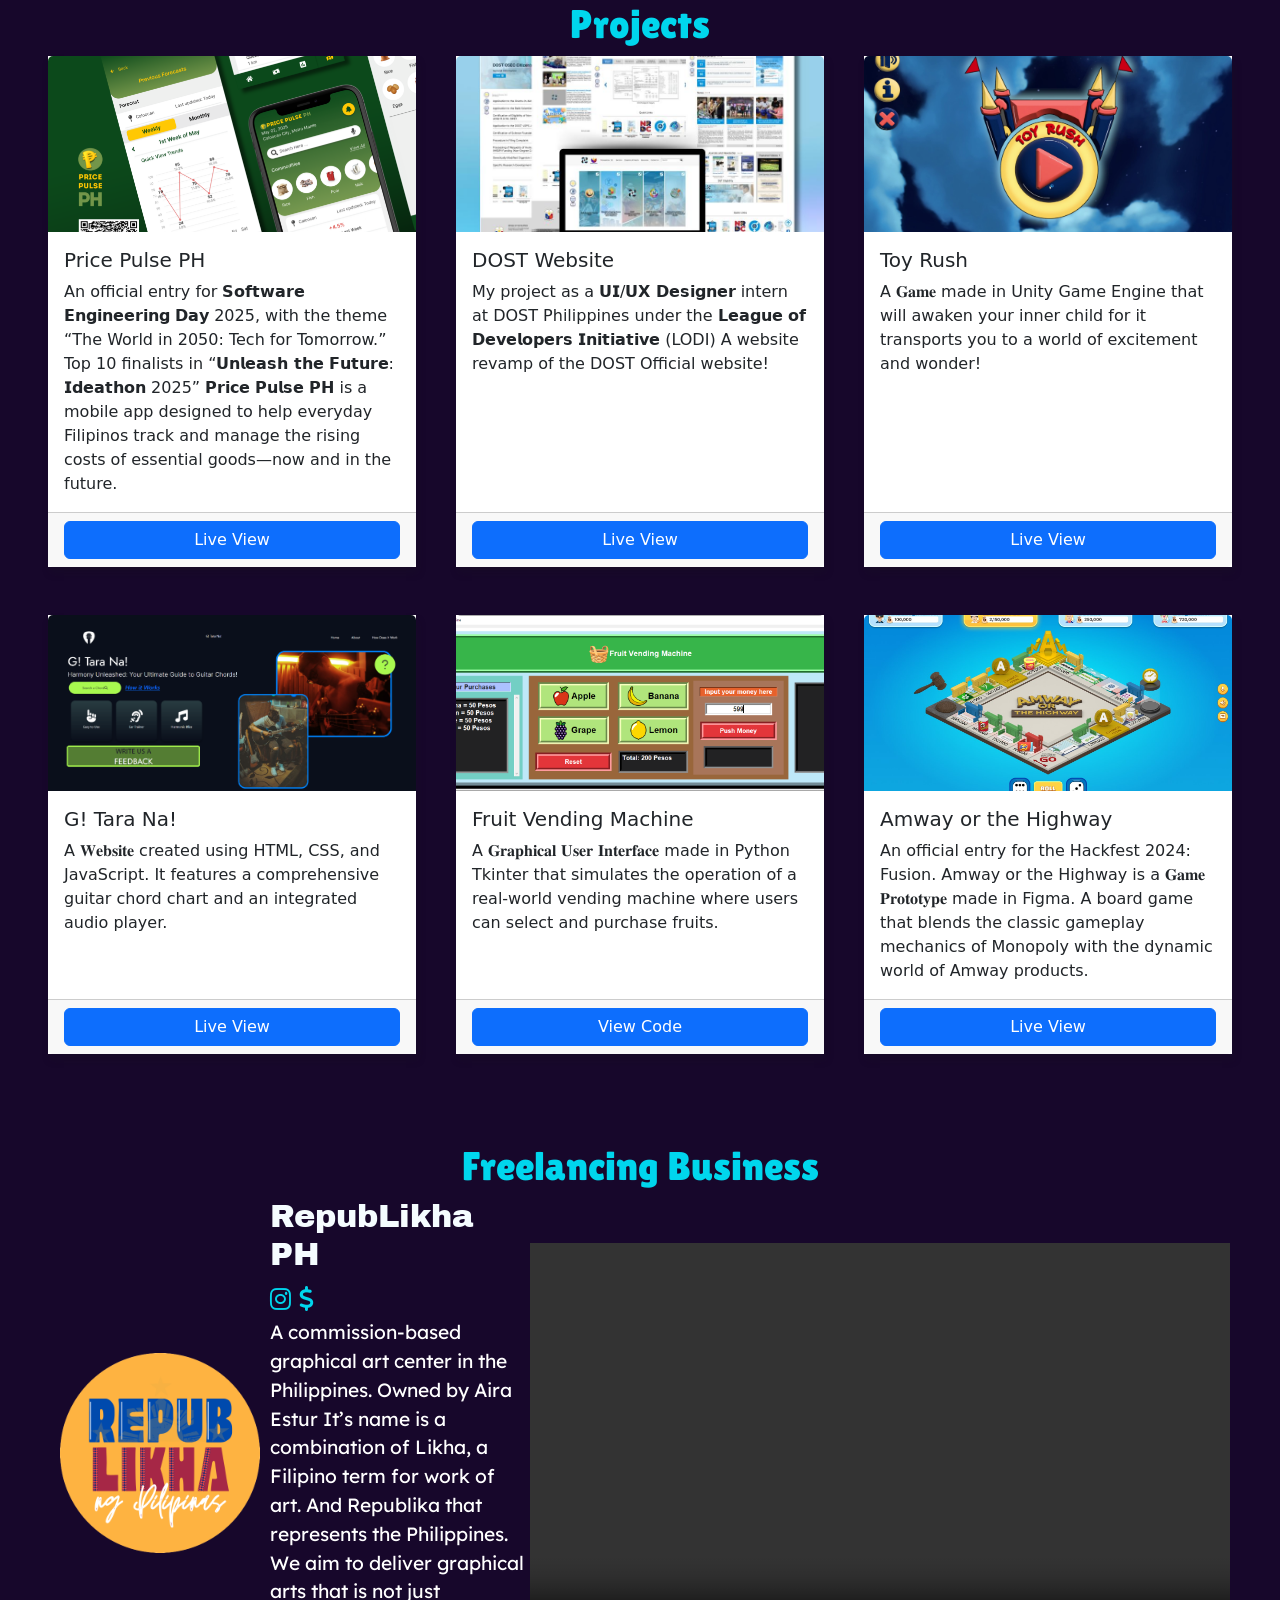
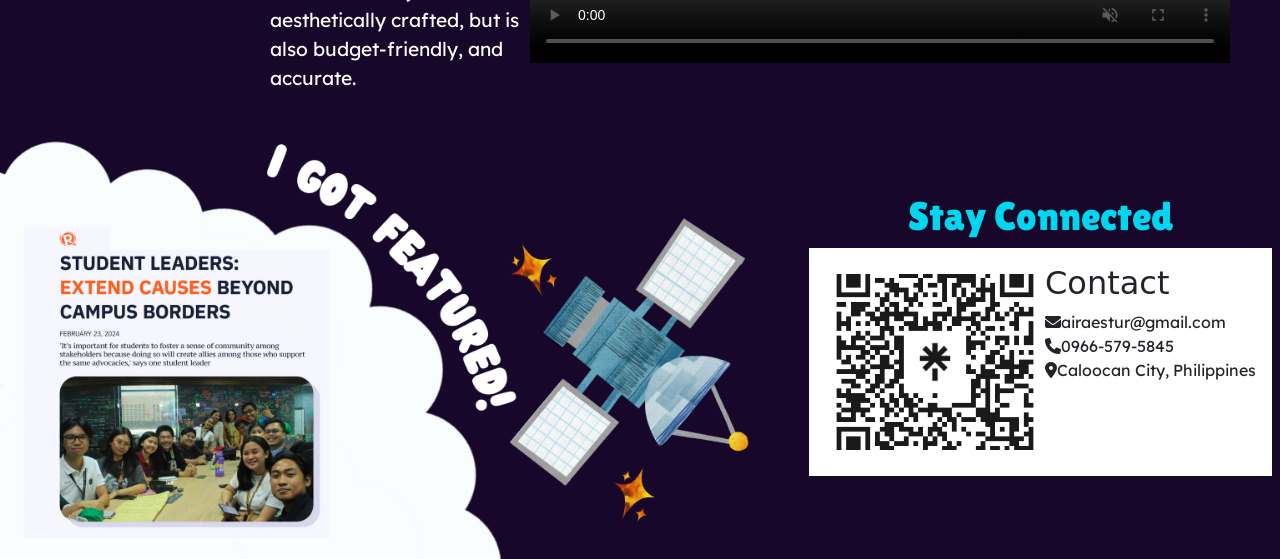
==== commit 67de06eb: "corrected minor errors" ====
--- a/index.html
+++ b/index.html
@@ -243,12 +243,12 @@
                       </li>
                       <li>
                           <h5>Customer Experience (CX) for Business Success</h5>
-                          <h6>Coursera</h6>
+                          <h6>HP</h6>
                           <p> June 2024</p>
                       </li>
                       <li>
                         <h5>Use Canva to Create Desktop and Mobile-friendly Web Pages</h5>
-                        <h6>HP</h6>
+                        <h6>Coursera</h6>
                         <p> December 2024</p>
                     </li>
                     <li>
@@ -275,7 +275,7 @@
           <img src="srcs/pictures/projects/price-pulse-ph.png" class="card-img-top" alt="...">
           <div class="card-body">
             <h5 class="card-title"> Price Pulse PH </h5>
-            <p class="card-text"> An official entry for 𝗦𝗼𝗳𝘁𝘄𝗮𝗿𝗲 𝗘𝗻𝗴𝗶𝗻𝗲𝗲𝗿𝗶𝗻𝗴 𝗗𝗮𝘆 2025, with the theme “The World in 2050: Tech for Tomorrow.” Top 10 finalists in “𝗨𝗻𝗹𝗲𝗮𝘀𝗵 𝘁𝗵𝗲 𝗙𝘂𝘁𝘂𝗿𝗲: 𝗜𝗱𝗲𝗮𝘁𝗶𝗼𝗻 2025”
+            <p class="card-text"> An official entry for 𝗦𝗼𝗳𝘁𝘄𝗮𝗿𝗲 𝗘𝗻𝗴𝗶𝗻𝗲𝗲𝗿𝗶𝗻𝗴 𝗗𝗮𝘆 2025, with the theme “The World in 2050: Tech for Tomorrow.” Top 10 finalists in “𝗨𝗻𝗹𝗲𝗮𝘀𝗵 𝘁𝗵𝗲 𝗙𝘂𝘁𝘂𝗿𝗲: 𝗜𝗱𝗲𝗮𝘁𝗵𝗼𝗻 2025”
               𝗣𝗿𝗶𝗰𝗲 𝗣𝘂𝗹𝘀𝗲 𝗣𝗛 is a mobile app designed to help everyday Filipinos track and manage the rising costs of essential goods—now and in the future. </p>
           </div>
           <div class="card-footer">
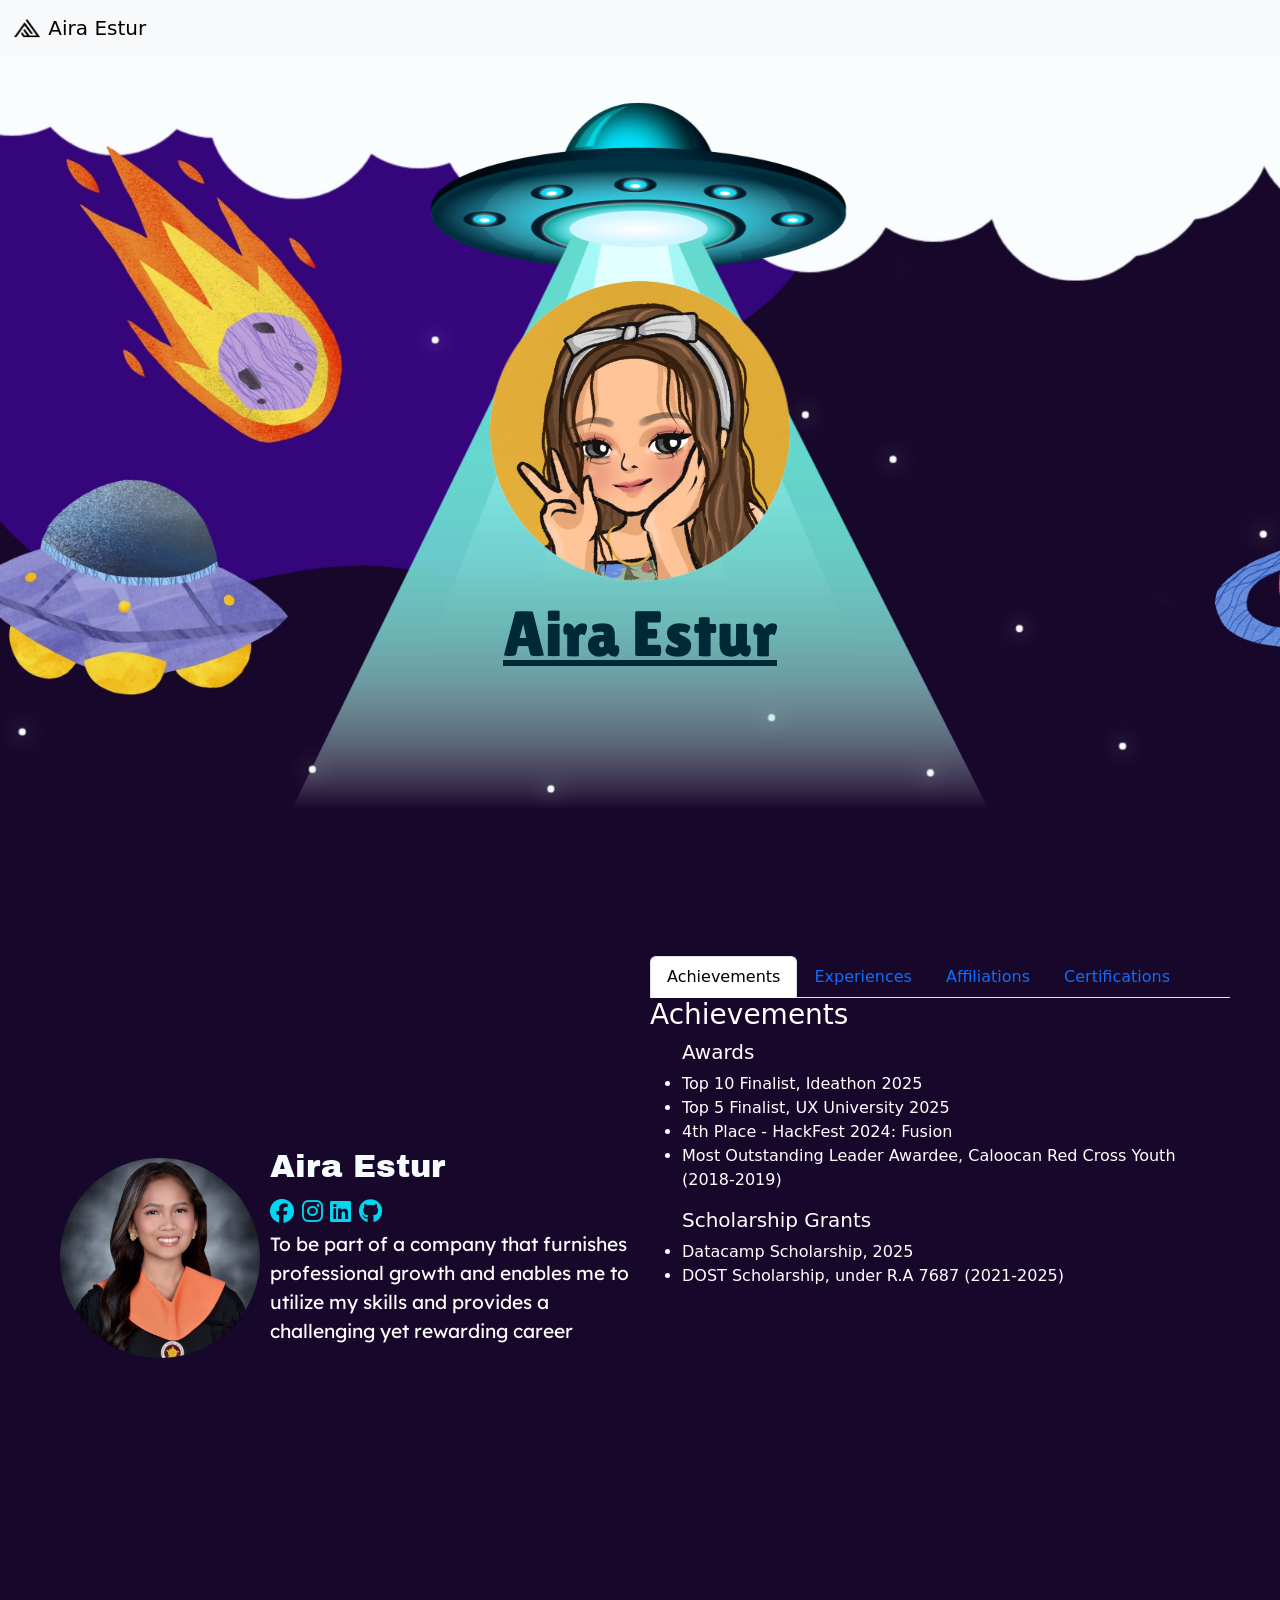
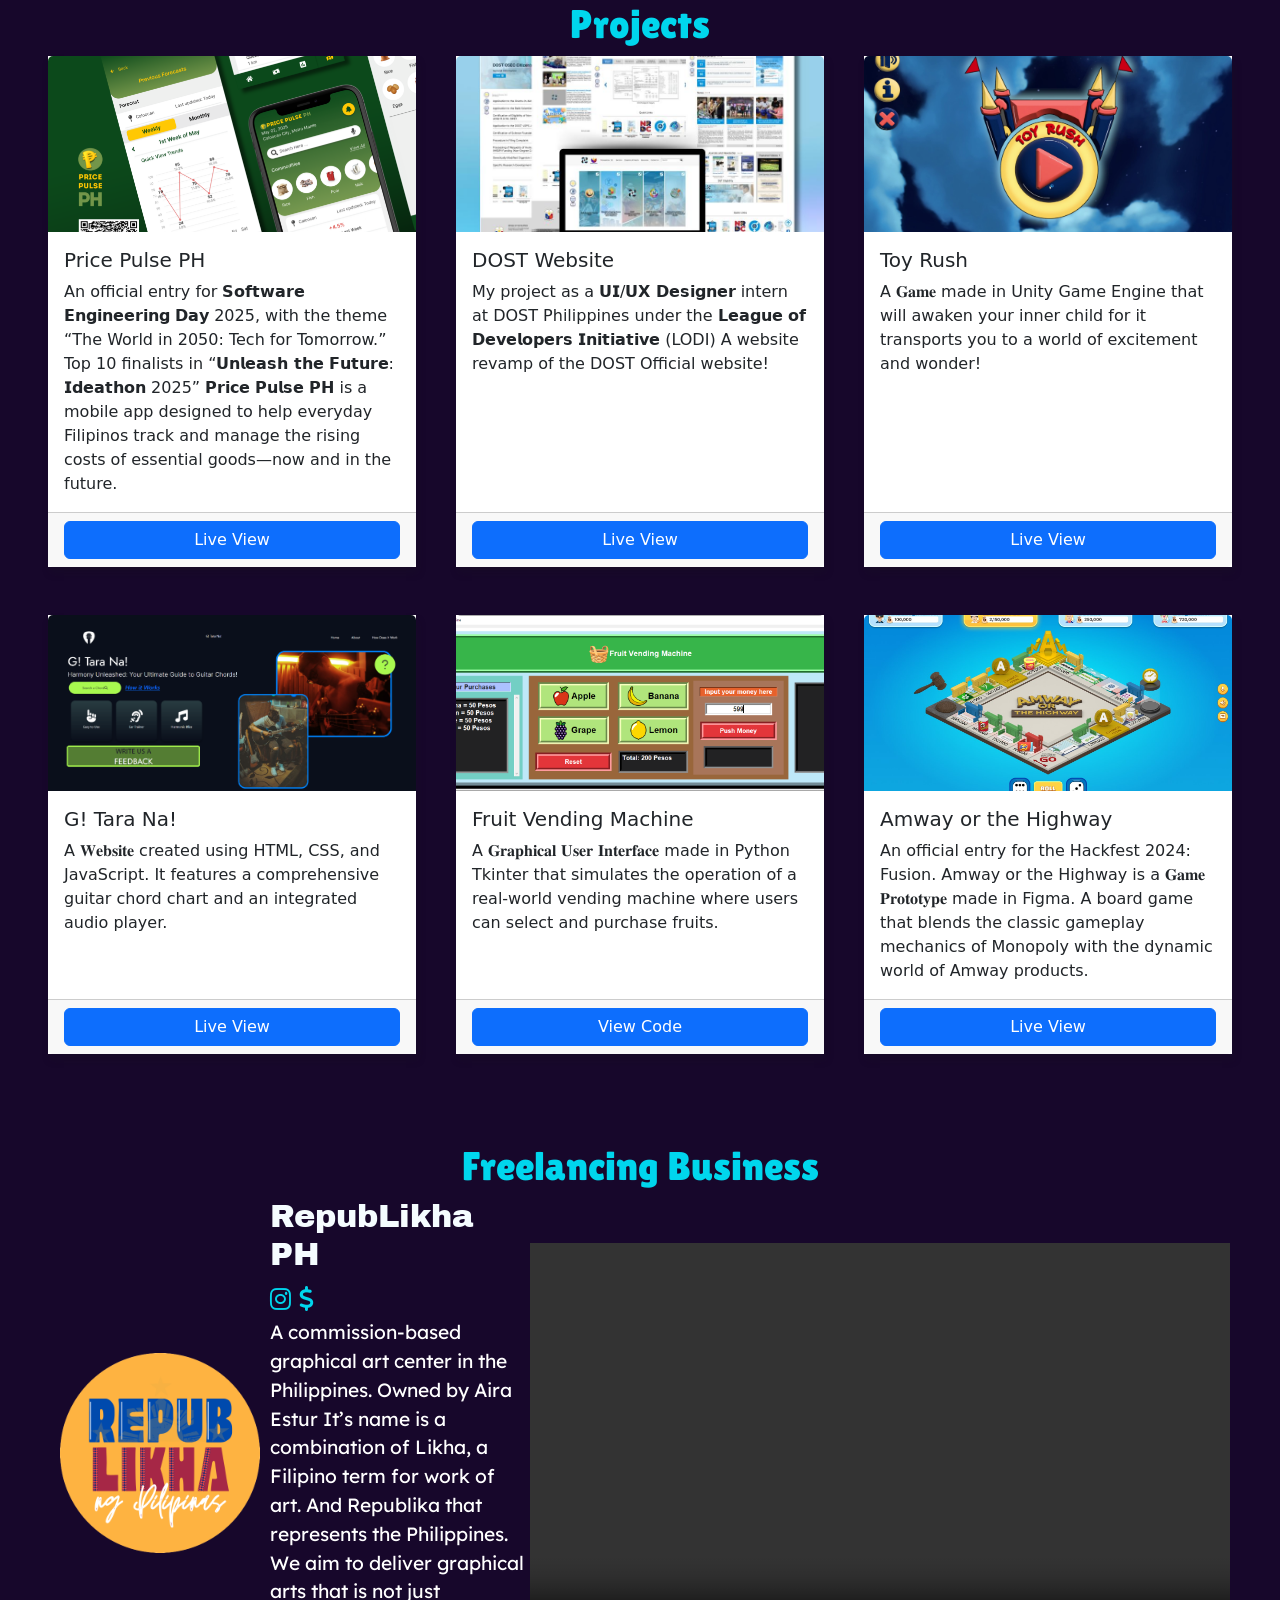
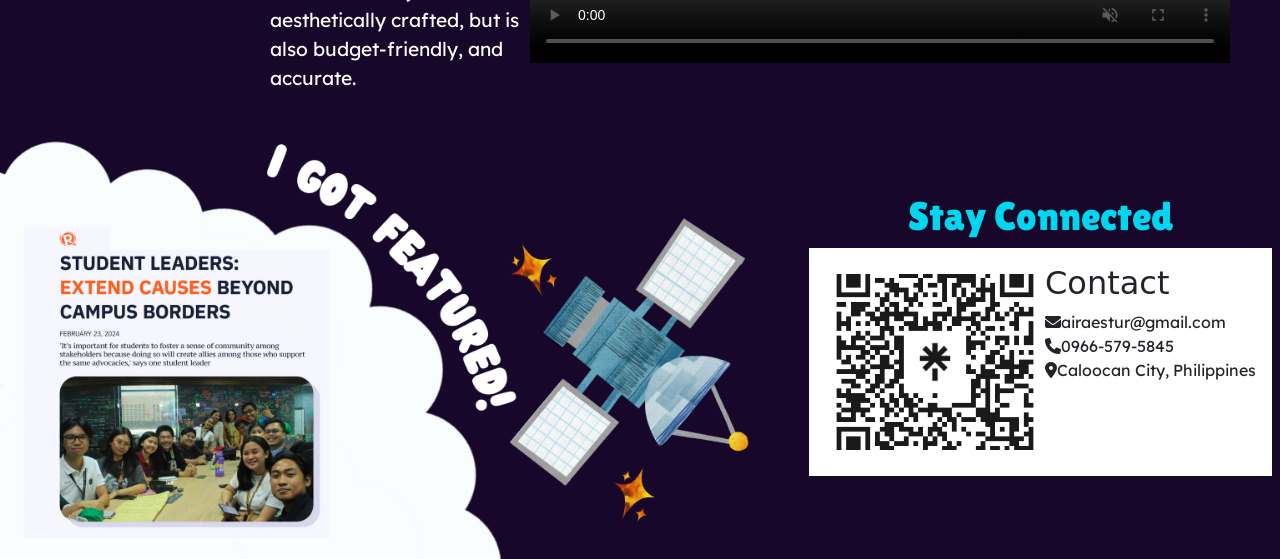
==== commit fa20e967: "updated exp" ====
--- a/index.html
+++ b/index.html
@@ -41,7 +41,7 @@
   <div class="profile">
     <!-- HEADER SECTION -->
     <div class="header">
-      <img id="profile" src="srcs/pictures/profile.png">
+      <img id="profile" src="srcs/pictures/icon.png">
       <div>
           <h2> Aira Estur </h2>
           <div class="socials">
@@ -92,9 +92,9 @@
                   <h3>Experiences</h3>
                   <ul>
                     <li>
-                        <h5> <img class="company_logos" src="srcs/pictures/company_logos/sk.png" alt="SK177"> Government Official (2023-Present)</h5>
-                        <h6> Sangguniang Kabataan Council </h6>
-                        <p> Brgy 177, Caloocan City, Philippines </p>
+                        <h5> <img class="company_logos" src="srcs/pictures/company_logos/Filpass.jpg" alt="SK177"> UI/UX Designer Trainee (2025)</h5>
+                        <h6> FilPass (A Company of BEfied Group) </h6>
+                        <p> Singapore </p>
                     </li>
                     
                     <li>
